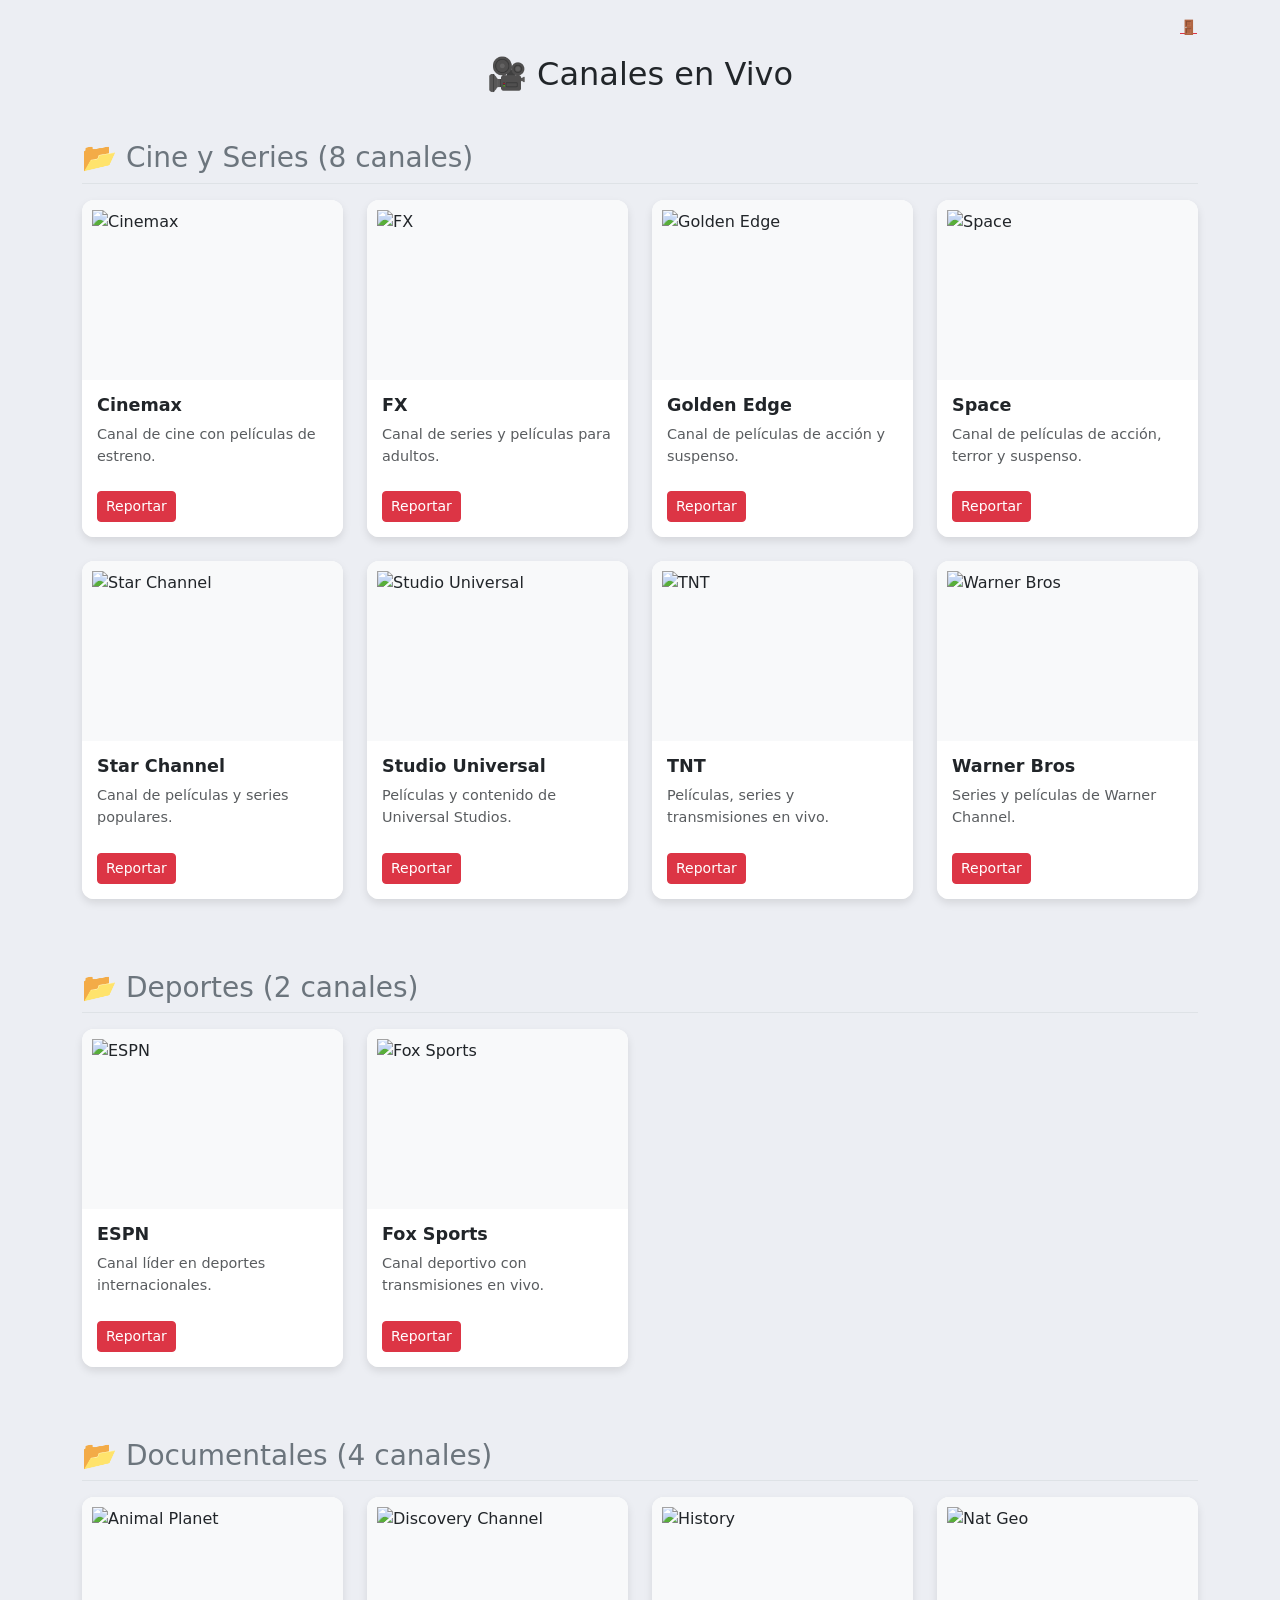
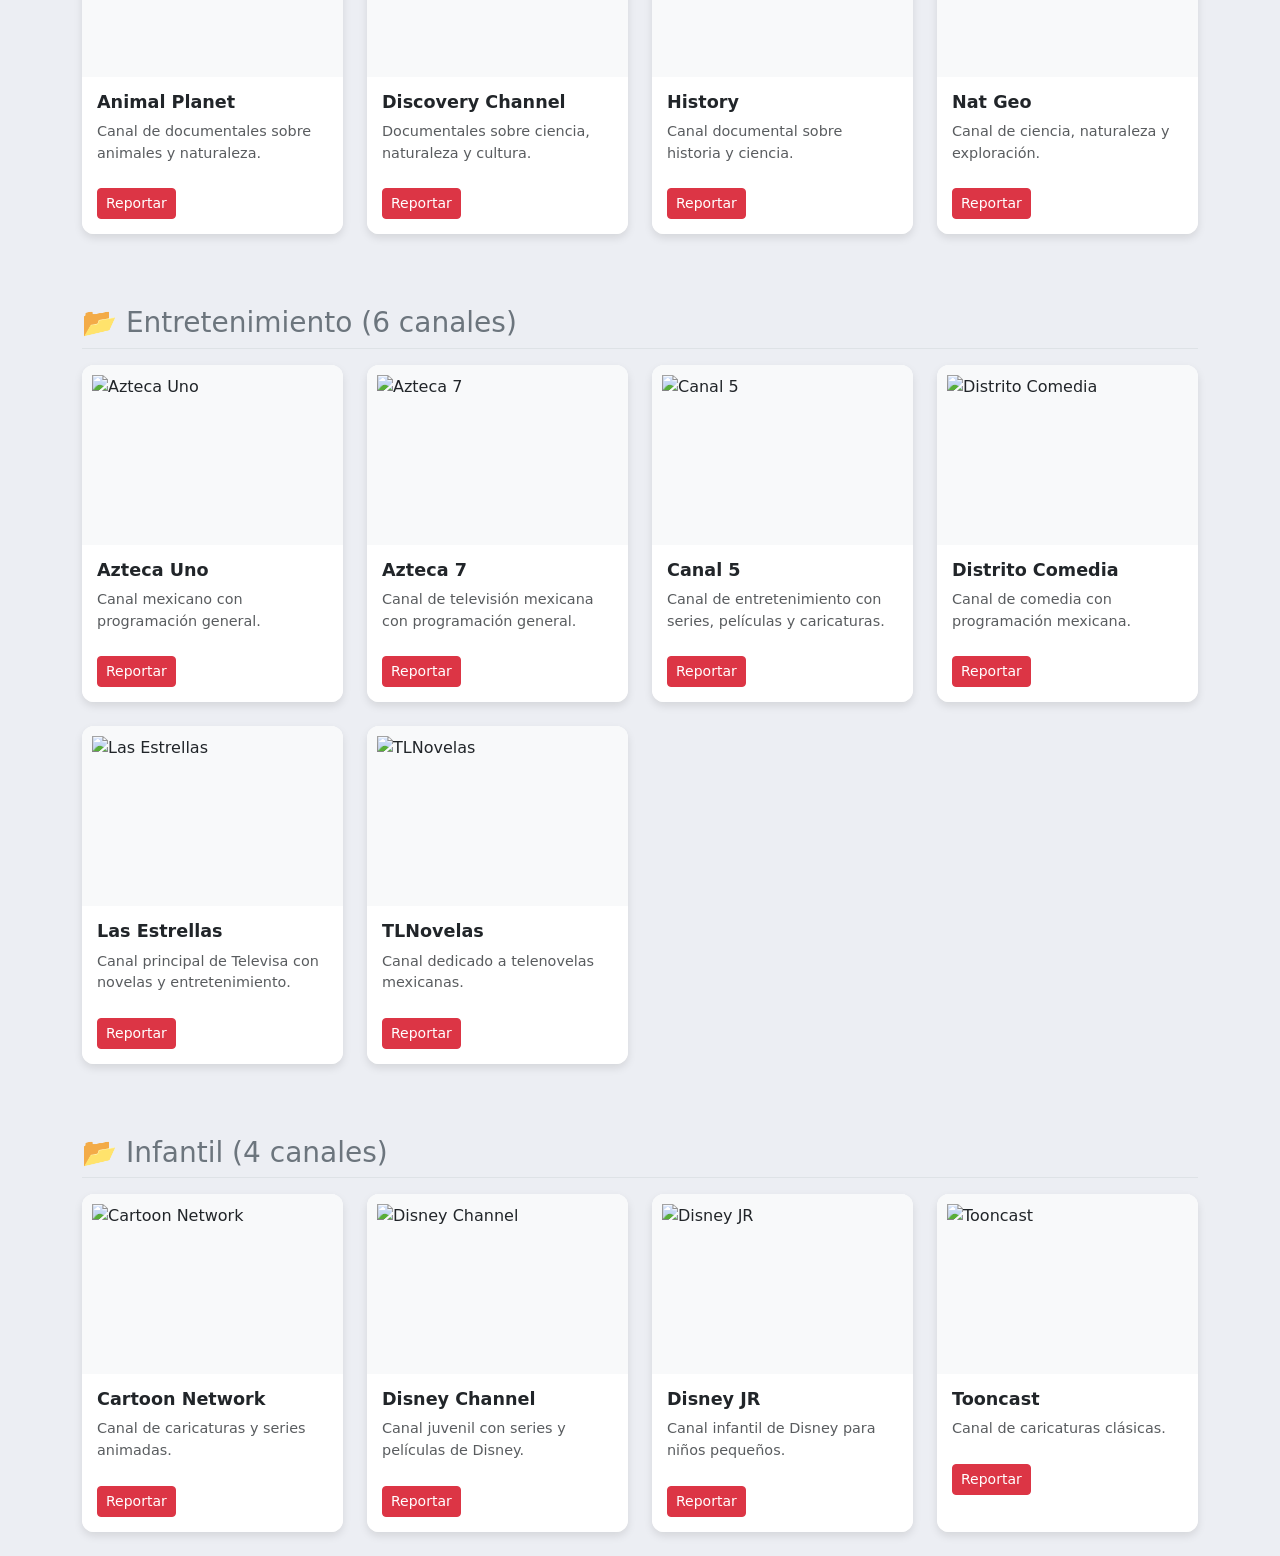
==== index.html @ 0fc4afd8 "Se renombra Index.html por index.html" ====
<!DOCTYPE html>
<html lang="es">

<head>
  <meta charset="UTF-8">
  <title>Videos en Vivo</title>
  <meta name="viewport" content="width=device-width, initial-scale=1">
  <!-- Bootstrap CSS -->
  <link href="https://cdn.jsdelivr.net/npm/bootstrap@5.3.3/dist/css/bootstrap.min.css" rel="stylesheet">

  <link rel="manifest" href="manifest.json">
<meta name="theme-color" content="#007bff">
<link rel="icon" href="icons/icon-192x192.png">


  <style>
    body {
      background-color: #eceef3;
    }

    .card-custom {
      border: none;
      border-radius: 12px;
      overflow: hidden;
      transition: transform 0.2s ease, box-shadow 0.2s ease;
      box-shadow: 0 4px 8px rgba(0, 0, 0, 0.1);
      cursor: pointer;
      height: 100%;
    }

    .card-custom:hover {
      transform: translateY(-5px);
      box-shadow: 0 6px 12px rgba(0, 0, 0, 0.15);
    }

    .card-custom img {
      height: 180px;
      width: 100%;
      object-fit: contain;
      background-color: #f8f9fa;
      /* Fondo para que no se vea vacío */
      padding: 10px;
    }

    .card-body {
      padding: 15px;
      background-color: #fff;
    }

    .card-title {
      font-size: 1.1rem;
      font-weight: 600;
      margin-bottom: 0.5rem;
    }

    .card-text {
      font-size: 0.9rem;
      color: #6c757d;
    }

    .modal-backdrop.show {
      background-color: rgba(0, 0, 0, 0.8);
      /* oscurece más */
      backdrop-filter: blur(6px);
      /* efecto borroso */
      -webkit-backdrop-filter: blur(6px);
      /* compatibilidad Safari */
    }

    .modal-dialog {
      max-width: 900px;
    }

    .modal-body {
      padding: 0;
    }

    .video-iframe {
      width: 100%;
      height: 500px;
      border: none;
    }

    #accessModal input:focus {
      border-color: #007bff;
      box-shadow: 0 0 0 0.25rem rgba(0, 123, 255, 0.25);
    }
  </style>
<!-- Firebase SDK v8 para compatibilidad sin modules -->
  <script src="https://www.gstatic.com/firebasejs/8.10.1/firebase-app.js"></script>
  <script src="https://www.gstatic.com/firebasejs/8.10.1/firebase-database.js"></script>
  <!-- Se corrigió a Firebase v8 para que 'firebase' esté definido -->
</head>

<body>

  <div class="container mt-3">
    <div id="user-info" class="d-flex justify-content-end align-items-center gap-2 mb-3" style="display: none;">
      <span id="nombre-usuario" class="text-success fw-semibold"></span>
      <button onclick="cerrarSesion()" class="btn btn-sm btn-link text-danger p-0" title="Cerrar sesión">🚪</button>

    </div>

    <h2 class="text-center mb-5">🎥 Canales en Vivo</h2>
<button id="installBtn" class="btn btn-primary" style="display: none;">
  📲 Instalar aplicación
</button>
    <div id="card-container">
      <!-- Secciones con encabezados y filas se generarán aquí -->
    </div>
  </div>


  <!-- MODAL -->
  <div class="modal fade" id="videoModal" tabindex="-1" aria-labelledby="videoModalLabel" aria-hidden="true">
    <div class="modal-dialog modal-dialog-centered modal-xl">
      <div class="modal-content">
        <div class="modal-header">
          <h5 class="modal-title" id="videoModalLabel">Video en Vivo</h5>
          <button type="button" class="btn-close" data-bs-dismiss="modal" aria-label="Cerrar"></button>
        </div>
        <div class="modal-body position-relative">
          <iframe id="videoFrame" class="video-iframe"
            src="https://embed.saohgdasregions.fun/embed/animalplanet.html"
            width="100%" height="500" frameborder="0" scrolling="no" allowfullscreen
            sandbox="allow-same-origin allow-scripts allow-presentation">
          </iframe>
        </div>

      </div>
    </div>
  </div>

  <!-- Modal de acceso -->
  <div class="modal fade" id="accessModal" tabindex="-1" aria-labelledby="accessModalLabel" aria-hidden="true"
    data-bs-backdrop="static" data-bs-keyboard="false">
    <div class="modal-dialog modal-dialog-centered">
      <div class="modal-content p-3">
        <div class="modal-header">
          <h5 class="modal-title" id="accessModalLabel">🔐 Acceso restringido</h5>
        </div>
        <div class="modal-body mt-2">
          <p>Escribe tu usuario para acceder:</p>
          <input type="text" id="userInput" class="form-control" placeholder="Nombre">
          <div id="errorMsg" class="text-danger mt-2" style="display: none;">❌ Usuario no autorizado</div>
        </div>
        <div class="modal-footer">
          <button type="button" id="btnValidar" class="btn btn-primary">Ingresar</button>
        </div>
      </div>
    </div>
  </div>


  <!-- Bootstrap JS -->
  <script src="https://cdn.jsdelivr.net/npm/bootstrap@5.3.3/dist/js/bootstrap.bundle.min.js"></script>

  <script>

    if ('serviceWorker' in navigator) {
  window.addEventListener('load', () => {
    navigator.serviceWorker.register('service-worker.js')
      .then(reg => console.log('Service Worker registrado:', reg.scope))
      .catch(err => console.error('Error SW:', err));
  });
}

let deferredPrompt;

window.addEventListener('beforeinstallprompt', (e) => {
  // Previene que el navegador muestre el prompt automáticamente
  e.preventDefault();
  deferredPrompt = e;

  // Muestra el botón de instalación
  const installBtn = document.getElementById('installBtn');
  installBtn.style.display = 'inline-block';

  installBtn.addEventListener('click', () => {
    // Mostrar el prompt de instalación
    deferredPrompt.prompt();

    // Esperar la elección del usuario
    deferredPrompt.userChoice.then(choiceResult => {
      if (choiceResult.outcome === 'accepted') {
        console.log('👍 Usuario aceptó la instalación');
        installBtn.style.display = 'none'; // Ocultar el botón después
      } else {
        console.log('👎 Usuario canceló la instalación');
      }
      deferredPrompt = null;
    });
  });
});

// Evita mostrar el botón si ya está instalada
window.addEventListener('appinstalled', () => {
  console.log('✅ App instalada');
  document.getElementById('installBtn').style.display = 'none';
});



    // 🎬 Datos de los videos
    const videos = [
      {
        titulo: "Animal Planet",
        descripcion: "Canal de documentales sobre animales y naturaleza.",
        url: "https://embed.saohgdasregions.fun/embed/animalplanet.html",
        img: "https://upload.wikimedia.org/wikipedia/commons/3/3e/Animal_Planet.png",
        clasificacion: "Documentales"
      },
      {
        titulo: "Discovery Channel",
        descripcion: "Documentales sobre ciencia, naturaleza y cultura.",
        url: "https://embed.saohgdasregions.fun/embed/discoverychannel.html",
        img: "https://images.seeklogo.com/logo-png/4/1/discovery-channel-logo-png_seeklogo-41901.png",
        clasificacion: "Documentales"
      },
      {
        titulo: "History",
        descripcion: "Canal documental sobre historia y ciencia.",
        url: "https://embed.saohgdasregions.fun/embed/history.html",
        img: "https://images.seeklogo.com/logo-png/22/1/the-history-channel-logo-png_seeklogo-222414.png",
        clasificacion: "Documentales"
      },
      {
        titulo: "Nat Geo",
        descripcion: "Canal de ciencia, naturaleza y exploración.",
        url: "https://embed.saohgdasregions.fun/embed/natgeo.html",
        img: "https://thumbs.dreamstime.com/b/national-geographic-channel-logo-vector-format-available-illustrator-ai-national-geographic-channel-logo-148310928.jpg",
        clasificacion: "Documentales"
      },
      {
        titulo: "Azteca Uno",
        descripcion: "Canal mexicano con programación general.",
        url: "https://embed.saohgdasregions.fun/embed/aztecauno.html",
        img: "https://images.seeklogo.com/logo-png/43/2/azteca-uno-logo-png_seeklogo-430704.png",
        clasificacion: "Entretenimiento"
      },
      {
        titulo: "Azteca 7",
        descripcion: "Canal de televisión mexicana con programación general.",
        url: "https://embed.saohgdasregions.fun/embed/azteca7.html",
        img: "https://www.mundoprotegido.com/wp-content/uploads/2023/03/como-ver-azteca-7-en-vivo.png",
        clasificacion: "Entretenimiento"
      },
      {
        titulo: "Canal 5",
        descripcion: "Canal de entretenimiento con series, películas y caricaturas.",
        url: "https://embed.saohgdasregions.fun/embed/canal5.html",
        img: "https://upload.wikimedia.org/wikipedia/commons/0/07/Logotipo-Canal-5-M%C3%A9xico.png",
        clasificacion: "Entretenimiento"
      },
      {
        titulo: "Distrito Comedia",
        descripcion: "Canal de comedia con programación mexicana.",
        url: "https://embed.saohgdasregions.fun/embed/distritocomedia.html",
        img: "https://upload.wikimedia.org/wikipedia/commons/0/09/Logo_Distrito_Comedia.png",
        clasificacion: "Entretenimiento"
      },
      {
        titulo: "Las Estrellas",
        descripcion: "Canal principal de Televisa con novelas y entretenimiento.",
        url: "https://embed.saohgdasregions.fun/embed/lasestrellas.html",
        img: "https://upload.wikimedia.org/wikipedia/commons/4/4f/Las_Estrellas_logo_%282016%29.png",
        clasificacion: "Entretenimiento"
      },
      {
        titulo: "TLNovelas",
        descripcion: "Canal dedicado a telenovelas mexicanas.",
        url: "https://embed.saohgdasregions.fun/embed/tlnovelas.html",
        img: "https://cdn.mitvstatic.com/channels/mx_tlnovelas_m.png",
        clasificacion: "Entretenimiento"
      },
      {
        titulo: "Cartoon Network",
        descripcion: "Canal de caricaturas y series animadas.",
        url: "https://embed.saohgdasregions.fun/embed/cartoonnetwork.html",
        img: "https://upload.wikimedia.org/wikipedia/commons/f/fe/CARTOON_NETWORK_logo.png",
        clasificacion: "Infantil"
      },
      {
        titulo: "Disney Channel",
        descripcion: "Canal juvenil con series y películas de Disney.",
        url: "https://embed.saohgdasregions.fun/embed/disneychannel.html",
        img: "https://cdn.mitvstatic.com/channels/cl_disney-channel_m.png",
        clasificacion: "Infantil"
      },
      {
        titulo: "Disney JR",
        descripcion: "Canal infantil de Disney para niños pequeños.",
        url: "https://embed.saohgdasregions.fun/embed/disneyjr.html",
        img: "https://encrypted-tbn0.gstatic.com/images?q=tbn:ANd9GcTZWyVcgbta5_RL2K2EPgrPiK-DrW7icmSCNQ&s",
        clasificacion: "Infantil"
      },
      {
        titulo: "Tooncast",
        descripcion: "Canal de caricaturas clásicas.",
        url: "https://embed.saohgdasregions.fun/embed/tooncast.html",
        img: "https://upload.wikimedia.org/wikipedia/commons/6/66/Tooncast.png",
        clasificacion: "Infantil"
      },
      {
        titulo: "ESPN",
        descripcion: "Canal líder en deportes internacionales.",
        url: "https://embed.saohgdasregions.fun/embed/espnmexico.html",
        img: "https://pbs.twimg.com/profile_images/856564125455065089/MAJ4Buek_400x400.jpg",
        clasificacion: "Deportes"
      },
      {
        titulo: "Fox Sports",
        descripcion: "Canal deportivo con transmisiones en vivo.",
        url: "https://embed.saohgdasregions.fun/embed/foxsportsmexico.html",
        img: "https://upload.wikimedia.org/wikipedia/commons/b/b8/Fox_Sports_M%C3%A9xico_Logo_2022.png",
        clasificacion: "Deportes"
      },
      {
        titulo: "Cinemax",
        descripcion: "Canal de cine con películas de estreno.",
        url: "https://embed.saohgdasregions.fun/embed/cinemax.html",
        img: "https://download.logo.wine/logo/Cinemax/Cinemax-Logo.wine.png",
        clasificacion: "Cine y Series"
      },
      {
        titulo: "FX",
        descripcion: "Canal de series y películas para adultos.",
        url: "https://embed.saohgdasregions.fun/embed/fx.html",
        img: "https://images.seeklogo.com/logo-png/30/2/fx-tv-channel-logo-png_seeklogo-307536.png",
        clasificacion: "Cine y Series"
      },
      {
        titulo: "Golden Edge",
        descripcion: "Canal de películas de acción y suspenso.",
        url: "https://embed.saohgdasregions.fun/embed/goldenedge.html",
        img: "https://upload.wikimedia.org/wikipedia/commons/3/32/Golden_Edge_Logo.png",
        clasificacion: "Cine y Series"
      },
      {
        titulo: "Space",
        descripcion: "Canal de películas de acción, terror y suspenso.",
        url: "https://embed.saohgdasregions.fun/embed/space.html",
        img: "https://logos-world.net/wp-content/uploads/2023/03/Space-Logo.png",
        clasificacion: "Cine y Series"
      },
      {
        titulo: "Star Channel",
        descripcion: "Canal de películas y series populares.",
        url: "https://embed.saohgdasregions.fun/embed/starchannel.html",
        img: "https://images.seeklogo.com/logo-png/40/2/star-channel-logo-png_seeklogo-403871.png",
        clasificacion: "Cine y Series"
      },
      {
        titulo: "Studio Universal",
        descripcion: "Películas y contenido de Universal Studios.",
        url: "https://embed.saohgdasregions.fun/embed/studiouniversal.html",
        img: "https://cdn.mitvstatic.com/channels/fd8cde27-1fa8-46f4-a2ff-96436bbe6912_m.jpg",
        clasificacion: "Cine y Series"
      },
      {
        titulo: "TNT",
        descripcion: "Películas, series y transmisiones en vivo.",
        url: "https://embed.saohgdasregions.fun/embed/tnt.html",
        img: "https://upload.wikimedia.org/wikipedia/commons/6/68/Logo_TNT_Series.png",
        clasificacion: "Cine y Series"
      },
      {
        titulo: "Warner Bros",
        descripcion: "Series y películas de Warner Channel.",
        url: "https://embed.saohgdasregions.fun/embed/warnerchannel.html",
        img: "https://upload.wikimedia.org/wikipedia/commons/thumb/5/5e/Warner2018LA.png/250px-Warner2018LA.png",
        clasificacion: "Cine y Series"
      }
    ];

    const container = document.getElementById("card-container");
    const videoFrame = document.getElementById("videoFrame");
    const videoModal = new bootstrap.Modal(document.getElementById('videoModal'));

    // 1. Agrupar por clasificación
    const clasificaciones = {};

    videos.forEach(video => {
      if (!clasificaciones[video.clasificacion]) {
        clasificaciones[video.clasificacion] = [];
      }
      clasificaciones[video.clasificacion].push(video);
    });

    // 2. Renderizar secciones
    Object.keys(clasificaciones).sort().forEach(clasificacion => {
      // Crear título de la sección
      const sectionTitle = document.createElement("h3");
      sectionTitle.className = "mt-5 mb-3 text-secondary border-bottom pb-2";
      sectionTitle.textContent = `📂 ${clasificacion} (${clasificaciones[clasificacion].length} canales)`;
      container.appendChild(sectionTitle);

      // Crear fila de cards
      const row = document.createElement("div");
      row.className = "row";

      clasificaciones[clasificacion].forEach(video => {
        const col = document.createElement("div");
        col.className = "col-sm-6 col-md-4 col-lg-3 mb-4";

        col.innerHTML = `
  <div class="card card-custom h-100" onclick="abrirModal('${video.url}', '${video.titulo}')">
    <img src="${video.img}" class="card-img-top" alt="${video.titulo}">
    <div class="card-body">
      <h5 class="card-title">${video.titulo}</h5>
      <p class="card-text text-muted">${video.descripcion}</p>
      <button class="btn btn-sm btn-danger mt-2" onclick="reportarCanal(event, '${video.titulo}')">Reportar</button>
    </div>
  </div>
`;

        row.appendChild(col);
      });

      container.appendChild(row);
    });


    // Abrir modal con video
    function abrirModal(url, titulo) {
      document.getElementById("videoModalLabel").textContent = titulo;
      videoFrame.src = url + "?autoplay=1"; // autoplay opcional
      videoModal.show();
    }

    // Limpiar el iframe al cerrar el modal
    document.getElementById('videoModal').addEventListener('hidden.bs.modal', () => {
      videoFrame.src = "";
    });


    function reportarCanal(event, canal) {
      event.stopPropagation();

      const numero = '5219811241628'; // Tu número con LADA para WhatsApp
      const mensaje = encodeURIComponent(`🛑 Quiero reportar el canal: ${canal}`);
      const enlace = `https://wa.me/${numero}?text=${mensaje}`;

      window.open(enlace, '_blank');
    }

  </script>
  <script>
  // ✅ Lista de usuarios permitidos
  const usuariosPermitidos = [
    { nombre: "GuillermoCahuich", expira: "2100-01-01" },
    { nombre: "EdilbertoMartinez", expira: "2025-08-15" },
    { nombre: "IlseArceo", expira: "2099-12-31" },
    { nombre: "PruebasAgosto", expira: "2025-08-31" },
    { nombre: "PruebasSeptiembre", expira: "2025-09-01" }
  ];

  // ✅ Firebase Config
  const firebaseConfig = {
    apiKey: "AIzaSyAFLwKrplfCUQ4CEOPECEsvz3l9wCcu1LQ",
    authDomain: "memorias-familia.firebaseapp.com",
    projectId: "memorias-familia",
    storageBucket: "memorias-familia.appspot.com",
    messagingSenderId: "1031674093779",
    appId: "1:1031674093779:web:a5767556435cf15e763426"
  };

  // ✅ Inicializar Firebase
  firebase.initializeApp(firebaseConfig);
  const db = firebase.database();

  window.addEventListener('DOMContentLoaded', () => {
    const modalElement = document.getElementById('accessModal');
    const modal = new bootstrap.Modal(modalElement);
    const input = document.getElementById('userInput');
    const errorMsg = document.getElementById('errorMsg');
    const userInfo = document.getElementById('user-info');
    const nombreUsuarioSpan = document.getElementById('nombre-usuario');
    const hoy = new Date().toISOString().split("T")[0];

    const mostrarUsuario = (nombre) => {
      nombreUsuarioSpan.textContent = `👤 ${nombre}`;
      userInfo.style.display = "flex";
    };

    // ✅ Verificar sesión local
    const sesionGuardada = JSON.parse(localStorage.getItem("usuarioPermitido"));
    if (sesionGuardada) {
      const userObj = usuariosPermitidos.find(u => u.nombre === sesionGuardada.nombre);
      if (userObj && hoy <= userObj.expira) {
        mostrarUsuario(userObj.nombre);
        return;
      } else {
        localStorage.removeItem("usuarioPermitido");
      }
    }

    // ✅ Mostrar modal si no tiene sesión
    modal.show();

    const validar = () => {
      const valor = input.value.trim();
      const userObj = usuariosPermitidos.find(u => u.nombre === valor);

      if (userObj && hoy <= userObj.expira) {
        const ref = firebase.database().ref("usuarios/" + userObj.nombre.toLowerCase());

        // ✅ Verifica si ya hay una sesión activa en Firebase
        ref.once("value").then(snapshot => {
          if (snapshot.exists()) {
            errorMsg.textContent = "⚠️ Este usuario ya inició sesión en otro dispositivo.";
            errorMsg.style.display = 'block';
            enviarCorreo(userObj.nombre);
          } else {
            // ✅ Registrar sesión en Firebase
            ref.set({
              activo: true,
              timestamp: new Date().toISOString()
            });

            // ✅ Guardar sesión local
            localStorage.setItem("usuarioPermitido", JSON.stringify({ nombre: userObj.nombre }));
            mostrarUsuario(userObj.nombre);
            modal.hide();
          }
        }).catch(error => {
          console.error("Error Firebase:", error);
          errorMsg.textContent = "❌ Error al conectar con el servidor.";
          errorMsg.style.display = 'block';
        });

      } else {
        errorMsg.textContent = "❌ Usuario no autorizado o acceso expirado";
        errorMsg.style.display = 'block';
      }
    };

    // ✅ Eventos para botón e input
    document.getElementById('btnValidar').addEventListener('click', validar);
    input.addEventListener('keydown', (event) => {
      if (event.key === 'Enter') validar();
    });
  });

  // ✅ Fusionado cerrarSesion + cerrarSesionFirebase
  function cerrarSesion() {
    const sesion = JSON.parse(localStorage.getItem("usuarioPermitido"));
    if (sesion) {
      const nombre = sesion.nombre.toLowerCase();
      firebase.database().ref("usuarios/" + nombre).remove(); // elimina la sesión en Firebase
    }

    localStorage.removeItem("usuarioPermitido");
    location.reload(); // refresca para volver al modal
  }
</script>
<script src="https://cdn.jsdelivr.net/npm/@emailjs/browser@3/dist/email.min.js"></script>

<script>
  (function () {
    emailjs.init("w9H4VThWMbzUFi-iJ"); // ⚠️ Reemplaza con tu ID de usuario
  })();

  function enviarCorreo(usuario) {
  emailjs.send("service_0uo6jxi", "template_fw2ans4", {
    usuario: usuario,
    timestamp: new Date().toLocaleString()
  })
  .then(function(response) {
    console.log("Correo enviado:", response.status);
  }, function(error) {
    console.error("Error al enviar correo:", error);
  });
}


// TODO Permitir inicio de sesión en más de un dispositivo
// TODO Validar canales en base al plan
</script>


</body>

</html>
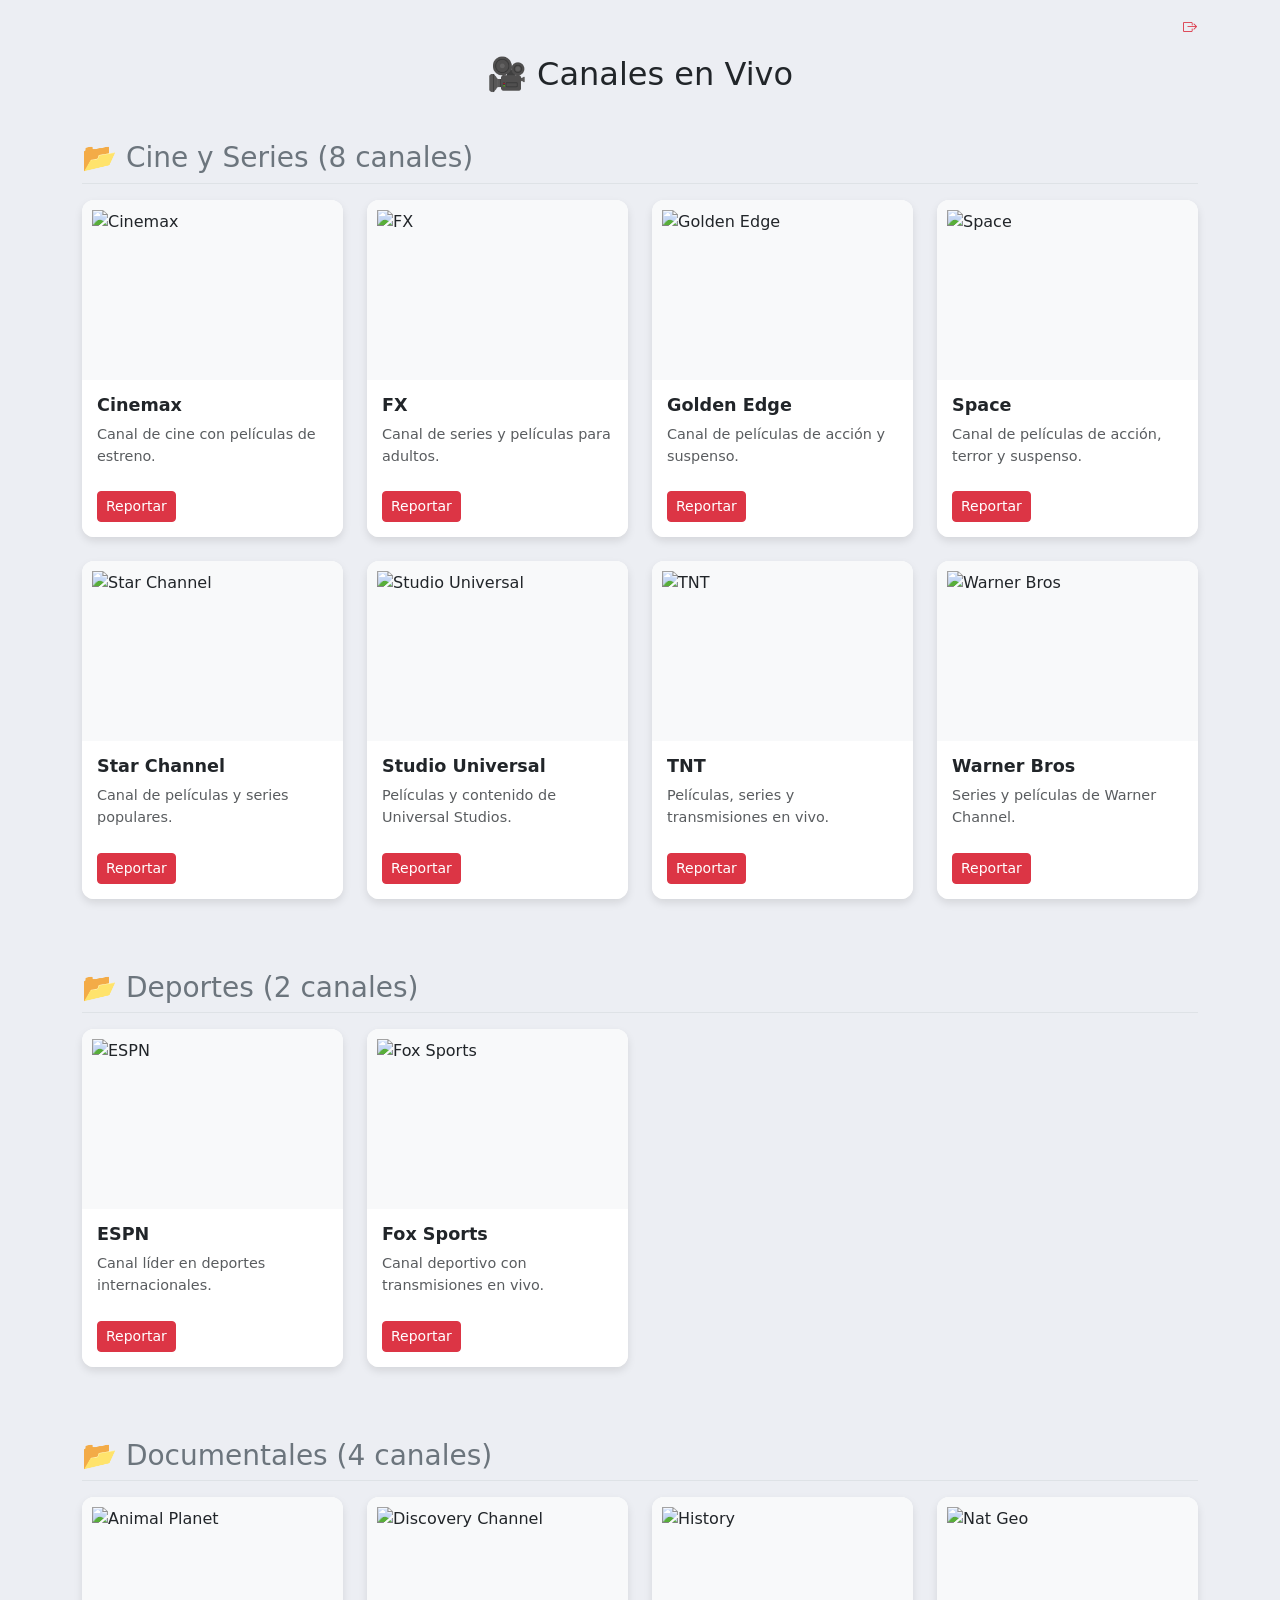
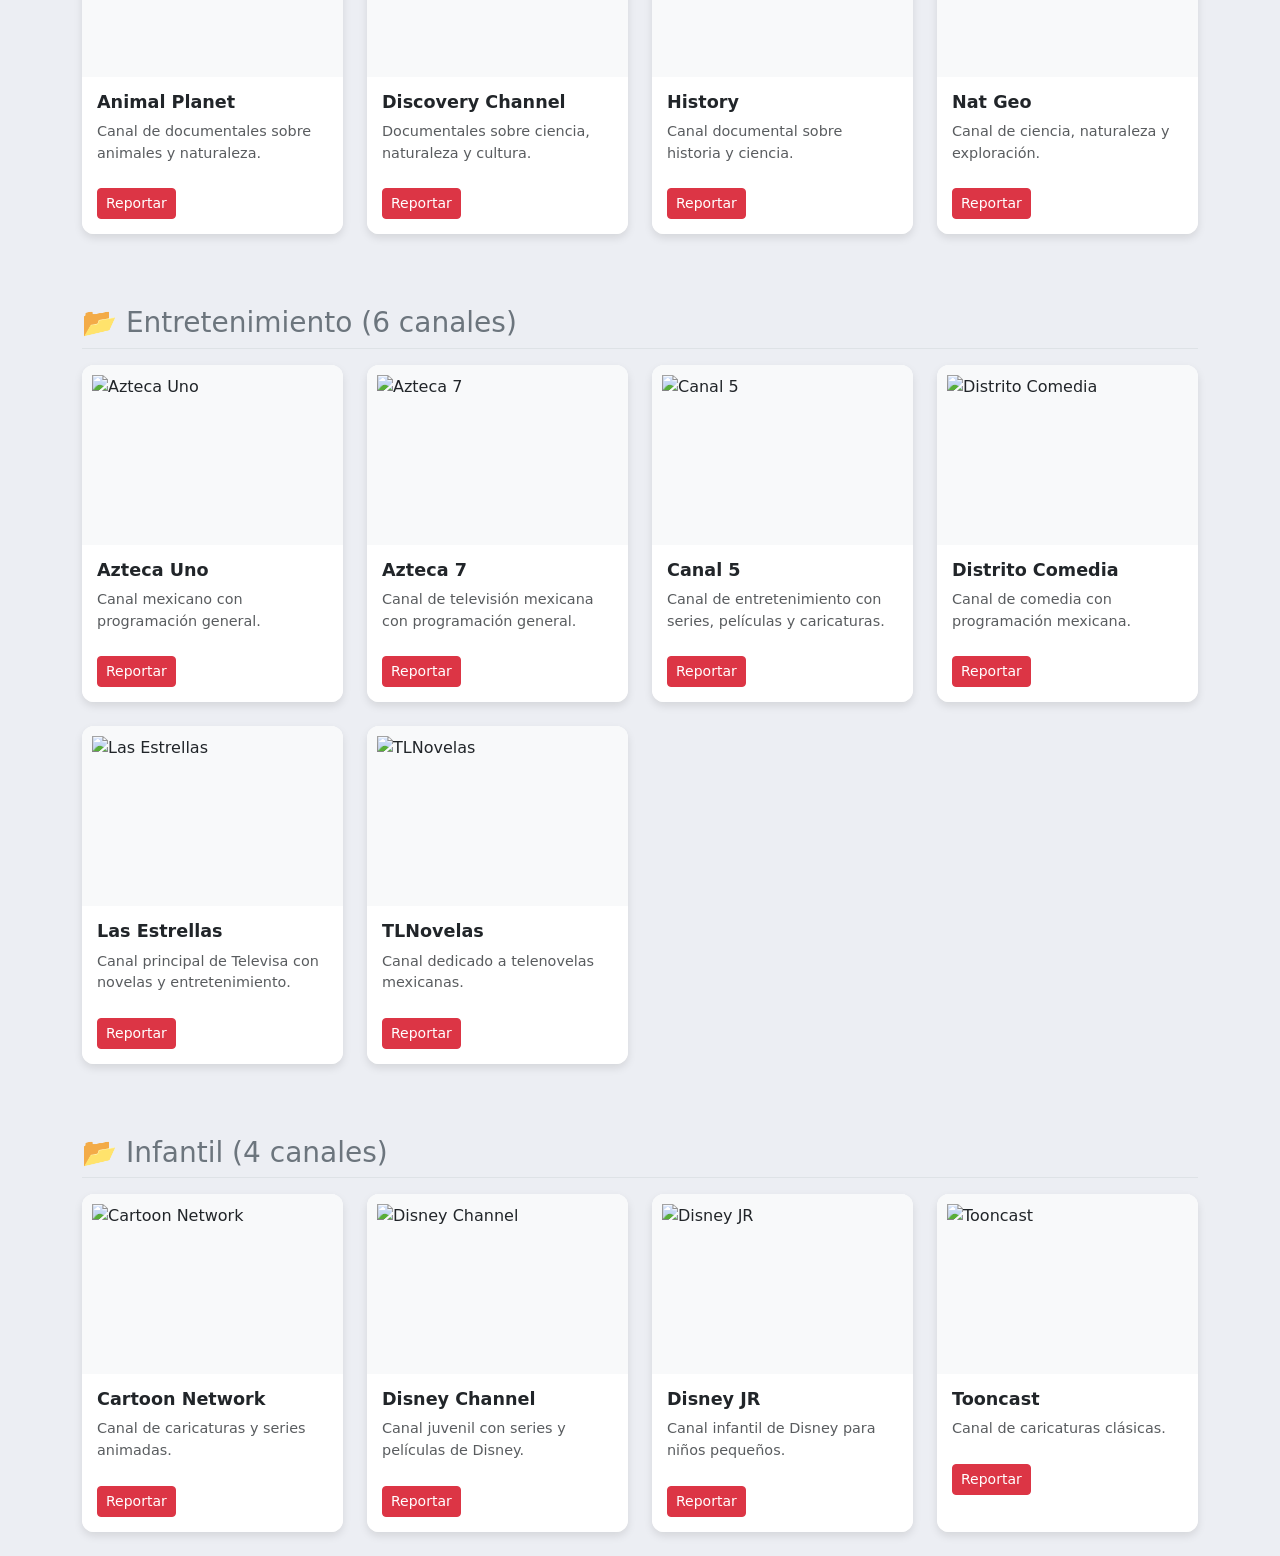
==== commit e47b9cc8: "Se agrega icono se cerrar sesión Se evita que el modal se cierre con dar click en cualquier parte de" ====
--- a/index.html
+++ b/index.html
@@ -3,14 +3,14 @@
 
 <head>
   <meta charset="UTF-8">
-  <title>Videos en Vivo</title>
+  <title>TV Online</title>
   <meta name="viewport" content="width=device-width, initial-scale=1">
   <!-- Bootstrap CSS -->
   <link href="https://cdn.jsdelivr.net/npm/bootstrap@5.3.3/dist/css/bootstrap.min.css" rel="stylesheet">
-
+  <link rel="stylesheet" href="https://cdn.jsdelivr.net/npm/bootstrap-icons@1.13.1/font/bootstrap-icons.min.css">
   <link rel="manifest" href="manifest.json">
-<meta name="theme-color" content="#007bff">
-<link rel="icon" href="icons/icon-192x192.png">
+  <meta name="theme-color" content="#007bff">
+  <link rel="icon" href="icons/icon-192x192.png">
 
 
   <style>
@@ -86,7 +86,7 @@
       box-shadow: 0 0 0 0.25rem rgba(0, 123, 255, 0.25);
     }
   </style>
-<!-- Firebase SDK v8 para compatibilidad sin modules -->
+  <!-- Firebase SDK v8 para compatibilidad sin modules -->
   <script src="https://www.gstatic.com/firebasejs/8.10.1/firebase-app.js"></script>
   <script src="https://www.gstatic.com/firebasejs/8.10.1/firebase-database.js"></script>
   <!-- Se corrigió a Firebase v8 para que 'firebase' esté definido -->
@@ -95,41 +95,40 @@
 <body>
 
   <div class="container mt-3">
+    <!-- Seccion de usuario identificado -->
     <div id="user-info" class="d-flex justify-content-end align-items-center gap-2 mb-3" style="display: none;">
       <span id="nombre-usuario" class="text-success fw-semibold"></span>
-      <button onclick="cerrarSesion()" class="btn btn-sm btn-link text-danger p-0" title="Cerrar sesión">🚪</button>
-
+      <button onclick="cerrarSesion()" class="btn btn-sm text-danger p-0" title="Cerrar sesión">
+        <span class="bi bi-box-arrow-right"></span>
+      </button>
     </div>
 
     <h2 class="text-center mb-5">🎥 Canales en Vivo</h2>
-<button id="installBtn" class="btn btn-primary" style="display: none;">
-  📲 Instalar aplicación
-</button>
+    <button id="installBtn" class="btn btn-primary" style="display: none;">
+      📲 Instalar App
+    </button>
     <div id="card-container">
       <!-- Secciones con encabezados y filas se generarán aquí -->
     </div>
   </div>
 
-
-  <!-- MODAL -->
-  <div class="modal fade" id="videoModal" tabindex="-1" aria-labelledby="videoModalLabel" aria-hidden="true">
-    <div class="modal-dialog modal-dialog-centered modal-xl">
-      <div class="modal-content">
-        <div class="modal-header">
-          <h5 class="modal-title" id="videoModalLabel">Video en Vivo</h5>
-          <button type="button" class="btn-close" data-bs-dismiss="modal" aria-label="Cerrar"></button>
-        </div>
-        <div class="modal-body position-relative">
-          <iframe id="videoFrame" class="video-iframe"
-            src="https://embed.saohgdasregions.fun/embed/animalplanet.html"
-            width="100%" height="500" frameborder="0" scrolling="no" allowfullscreen
-            sandbox="allow-same-origin allow-scripts allow-presentation">
-          </iframe>
-        </div>
-
+  <!-- Modal de video -->
+  <div class="modal fade" id="videoModal" data-bs-backdrop="static" data-bs-keyboard="false" tabindex="-1" aria-labelledby="videoModalLabel" aria-hidden="true">
+  <div class="modal-dialog modal-dialog-centered modal-xl">
+    <div class="modal-content">
+      <div class="modal-header">
+        <h5 class="modal-title" id="videoModalLabel">Video en Vivo</h5>
+        <button type="button" class="btn-close" data-bs-dismiss="modal" aria-label="Cerrar"></button>
+      </div>
+      <div class="modal-body position-relative">
+        <iframe id="videoFrame" class="video-iframe" src="about:blank" width="100%" height="500" frameborder="0" scrolling="no"
+          allowfullscreen sandbox="allow-same-origin allow-scripts allow-presentation">
+        </iframe>
       </div>
     </div>
   </div>
+</div>
+
 
   <!-- Modal de acceso -->
   <div class="modal fade" id="accessModal" tabindex="-1" aria-labelledby="accessModalLabel" aria-hidden="true"
@@ -158,52 +157,51 @@
   <script>
 
     if ('serviceWorker' in navigator) {
-  window.addEventListener('load', () => {
-    navigator.serviceWorker.register('service-worker.js')
-      .then(reg => console.log('Service Worker registrado:', reg.scope))
-      .catch(err => console.error('Error SW:', err));
-  });
-}
-
-let deferredPrompt;
-
-window.addEventListener('beforeinstallprompt', (e) => {
-  // Previene que el navegador muestre el prompt automáticamente
-  e.preventDefault();
-  deferredPrompt = e;
-
-  // Muestra el botón de instalación
-  const installBtn = document.getElementById('installBtn');
-  installBtn.style.display = 'inline-block';
-
-  installBtn.addEventListener('click', () => {
-    // Mostrar el prompt de instalación
-    deferredPrompt.prompt();
-
-    // Esperar la elección del usuario
-    deferredPrompt.userChoice.then(choiceResult => {
-      if (choiceResult.outcome === 'accepted') {
-        console.log('👍 Usuario aceptó la instalación');
-        installBtn.style.display = 'none'; // Ocultar el botón después
-      } else {
-        console.log('👎 Usuario canceló la instalación');
-      }
-      deferredPrompt = null;
+      window.addEventListener('load', () => {
+        navigator.serviceWorker.register('service-worker.js')
+          .then(reg => console.log('Service Worker registrado:', reg.scope))
+          .catch(err => console.error('Error SW:', err));
+      });
+    }
+
+    let deferredPrompt;
+
+    window.addEventListener('beforeinstallprompt', (e) => {
+      // Previene que el navegador muestre el prompt automáticamente
+      e.preventDefault();
+      deferredPrompt = e;
+
+      // Muestra el botón de instalación
+      const installBtn = document.getElementById('installBtn');
+      installBtn.style.display = 'inline-block';
+
+      installBtn.addEventListener('click', () => {
+        // Mostrar el prompt de instalación
+        deferredPrompt.prompt();
+
+        // Esperar la elección del usuario
+        deferredPrompt.userChoice.then(choiceResult => {
+          if (choiceResult.outcome === 'accepted') {
+            console.log('👍 Usuario aceptó la instalación');
+            installBtn.style.display = 'none'; // Ocultar el botón después
+          } else {
+            console.log('👎 Usuario canceló la instalación');
+          }
+          deferredPrompt = null;
+        });
+      });
     });
-  });
-});
-
-// Evita mostrar el botón si ya está instalada
-window.addEventListener('appinstalled', () => {
-  console.log('✅ App instalada');
-  document.getElementById('installBtn').style.display = 'none';
-});
-
-
+
+    // Evita mostrar el botón si ya está instalada
+    window.addEventListener('appinstalled', () => {
+      console.log('✅ App instalada');
+      document.getElementById('installBtn').style.display = 'none';
+    });
 
     // 🎬 Datos de los videos
     const videos = [
       {
+        id: 1,
         titulo: "Animal Planet",
         descripcion: "Canal de documentales sobre animales y naturaleza.",
         url: "https://embed.saohgdasregions.fun/embed/animalplanet.html",
@@ -211,6 +209,7 @@
         clasificacion: "Documentales"
       },
       {
+        id: 2,
         titulo: "Discovery Channel",
         descripcion: "Documentales sobre ciencia, naturaleza y cultura.",
         url: "https://embed.saohgdasregions.fun/embed/discoverychannel.html",
@@ -218,6 +217,7 @@
         clasificacion: "Documentales"
       },
       {
+        id: 3,
         titulo: "History",
         descripcion: "Canal documental sobre historia y ciencia.",
         url: "https://embed.saohgdasregions.fun/embed/history.html",
@@ -225,6 +225,7 @@
         clasificacion: "Documentales"
       },
       {
+        id: 4,
         titulo: "Nat Geo",
         descripcion: "Canal de ciencia, naturaleza y exploración.",
         url: "https://embed.saohgdasregions.fun/embed/natgeo.html",
@@ -232,6 +233,7 @@
         clasificacion: "Documentales"
       },
       {
+        id: 5,
         titulo: "Azteca Uno",
         descripcion: "Canal mexicano con programación general.",
         url: "https://embed.saohgdasregions.fun/embed/aztecauno.html",
@@ -239,6 +241,7 @@
         clasificacion: "Entretenimiento"
       },
       {
+        id: 6,
         titulo: "Azteca 7",
         descripcion: "Canal de televisión mexicana con programación general.",
         url: "https://embed.saohgdasregions.fun/embed/azteca7.html",
@@ -246,6 +249,7 @@
         clasificacion: "Entretenimiento"
       },
       {
+        id: 7,
         titulo: "Canal 5",
         descripcion: "Canal de entretenimiento con series, películas y caricaturas.",
         url: "https://embed.saohgdasregions.fun/embed/canal5.html",
@@ -253,6 +257,7 @@
         clasificacion: "Entretenimiento"
       },
       {
+        id: 8,
         titulo: "Distrito Comedia",
         descripcion: "Canal de comedia con programación mexicana.",
         url: "https://embed.saohgdasregions.fun/embed/distritocomedia.html",
@@ -260,6 +265,7 @@
         clasificacion: "Entretenimiento"
       },
       {
+        id: 9,
         titulo: "Las Estrellas",
         descripcion: "Canal principal de Televisa con novelas y entretenimiento.",
         url: "https://embed.saohgdasregions.fun/embed/lasestrellas.html",
@@ -267,6 +273,7 @@
         clasificacion: "Entretenimiento"
       },
       {
+        id: 10,
         titulo: "TLNovelas",
         descripcion: "Canal dedicado a telenovelas mexicanas.",
         url: "https://embed.saohgdasregions.fun/embed/tlnovelas.html",
@@ -274,6 +281,7 @@
         clasificacion: "Entretenimiento"
       },
       {
+        id: 11,
         titulo: "Cartoon Network",
         descripcion: "Canal de caricaturas y series animadas.",
         url: "https://embed.saohgdasregions.fun/embed/cartoonnetwork.html",
@@ -281,6 +289,7 @@
         clasificacion: "Infantil"
       },
       {
+        id: 12,
         titulo: "Disney Channel",
         descripcion: "Canal juvenil con series y películas de Disney.",
         url: "https://embed.saohgdasregions.fun/embed/disneychannel.html",
@@ -288,6 +297,7 @@
         clasificacion: "Infantil"
       },
       {
+        id: 13,
         titulo: "Disney JR",
         descripcion: "Canal infantil de Disney para niños pequeños.",
         url: "https://embed.saohgdasregions.fun/embed/disneyjr.html",
@@ -295,6 +305,7 @@
         clasificacion: "Infantil"
       },
       {
+        id: 14,
         titulo: "Tooncast",
         descripcion: "Canal de caricaturas clásicas.",
         url: "https://embed.saohgdasregions.fun/embed/tooncast.html",
@@ -302,6 +313,7 @@
         clasificacion: "Infantil"
       },
       {
+        id: 15,
         titulo: "ESPN",
         descripcion: "Canal líder en deportes internacionales.",
         url: "https://embed.saohgdasregions.fun/embed/espnmexico.html",
@@ -309,6 +321,7 @@
         clasificacion: "Deportes"
       },
       {
+        id: 16,
         titulo: "Fox Sports",
         descripcion: "Canal deportivo con transmisiones en vivo.",
         url: "https://embed.saohgdasregions.fun/embed/foxsportsmexico.html",
@@ -316,6 +329,7 @@
         clasificacion: "Deportes"
       },
       {
+        id: 17,
         titulo: "Cinemax",
         descripcion: "Canal de cine con películas de estreno.",
         url: "https://embed.saohgdasregions.fun/embed/cinemax.html",
@@ -323,6 +337,7 @@
         clasificacion: "Cine y Series"
       },
       {
+        id: 18,
         titulo: "FX",
         descripcion: "Canal de series y películas para adultos.",
         url: "https://embed.saohgdasregions.fun/embed/fx.html",
@@ -330,6 +345,7 @@
         clasificacion: "Cine y Series"
       },
       {
+        id: 19,
         titulo: "Golden Edge",
         descripcion: "Canal de películas de acción y suspenso.",
         url: "https://embed.saohgdasregions.fun/embed/goldenedge.html",
@@ -337,6 +353,7 @@
         clasificacion: "Cine y Series"
       },
       {
+        id: 20,
         titulo: "Space",
         descripcion: "Canal de películas de acción, terror y suspenso.",
         url: "https://embed.saohgdasregions.fun/embed/space.html",
@@ -344,6 +361,7 @@
         clasificacion: "Cine y Series"
       },
       {
+        id: 21,
         titulo: "Star Channel",
         descripcion: "Canal de películas y series populares.",
         url: "https://embed.saohgdasregions.fun/embed/starchannel.html",
@@ -351,6 +369,7 @@
         clasificacion: "Cine y Series"
       },
       {
+        id: 22,
         titulo: "Studio Universal",
         descripcion: "Películas y contenido de Universal Studios.",
         url: "https://embed.saohgdasregions.fun/embed/studiouniversal.html",
@@ -358,6 +377,7 @@
         clasificacion: "Cine y Series"
       },
       {
+        id: 23,
         titulo: "TNT",
         descripcion: "Películas, series y transmisiones en vivo.",
         url: "https://embed.saohgdasregions.fun/embed/tnt.html",
@@ -365,6 +385,7 @@
         clasificacion: "Cine y Series"
       },
       {
+        id: 24,
         titulo: "Warner Bros",
         descripcion: "Series y películas de Warner Channel.",
         url: "https://embed.saohgdasregions.fun/embed/warnerchannel.html",
@@ -420,7 +441,6 @@
       container.appendChild(row);
     });
 
-
     // Abrir modal con video
     function abrirModal(url, titulo) {
       document.getElementById("videoModalLabel").textContent = titulo;
@@ -433,7 +453,7 @@
       videoFrame.src = "";
     });
 
-
+    // Reportar canal por medio de whatsapp
     function reportarCanal(event, canal) {
       event.stopPropagation();
 
@@ -446,139 +466,180 @@
 
   </script>
   <script>
-  // ✅ Lista de usuarios permitidos
-  const usuariosPermitidos = [
-    { nombre: "GuillermoCahuich", expira: "2100-01-01" },
-    { nombre: "EdilbertoMartinez", expira: "2025-08-15" },
-    { nombre: "IlseArceo", expira: "2099-12-31" },
-    { nombre: "PruebasAgosto", expira: "2025-08-31" },
-    { nombre: "PruebasSeptiembre", expira: "2025-09-01" }
-  ];
-
-  // ✅ Firebase Config
-  const firebaseConfig = {
-    apiKey: "AIzaSyAFLwKrplfCUQ4CEOPECEsvz3l9wCcu1LQ",
-    authDomain: "memorias-familia.firebaseapp.com",
-    projectId: "memorias-familia",
-    storageBucket: "memorias-familia.appspot.com",
-    messagingSenderId: "1031674093779",
-    appId: "1:1031674093779:web:a5767556435cf15e763426"
-  };
-
-  // ✅ Inicializar Firebase
-  firebase.initializeApp(firebaseConfig);
-  const db = firebase.database();
-
-  window.addEventListener('DOMContentLoaded', () => {
-    const modalElement = document.getElementById('accessModal');
-    const modal = new bootstrap.Modal(modalElement);
-    const input = document.getElementById('userInput');
-    const errorMsg = document.getElementById('errorMsg');
-    const userInfo = document.getElementById('user-info');
-    const nombreUsuarioSpan = document.getElementById('nombre-usuario');
-    const hoy = new Date().toISOString().split("T")[0];
-
-    const mostrarUsuario = (nombre) => {
-      nombreUsuarioSpan.textContent = `👤 ${nombre}`;
-      userInfo.style.display = "flex";
+    // Se le pone el día siguiente de su expiración por ejemplo 
+    // El usuario GuillermoCahuich expira solo puede entrar hasta el 31 de agosto
+    // Su expiración debe ser el 1 de septiembre
+    // ✅ Lista de usuarios permitidos
+    const usuariosPermitidos = [
+      { nombre: "GuillermoCahuich", expira: "2100-01-01" },
+      { nombre: "EdilbertoMartinez", expira: "2025-08-15" },
+      { nombre: "IlseArceo", expira: "2100-01-01" },
+      { nombre: "Agosto11", expira: "2025-08-12" },
+      { nombre: "Agosto12", expira: "2025-08-13" },
+      { nombre: "Agosto13", expira: "2025-08-14" },
+      { nombre: "Agosto14", expira: "2025-08-15" },
+      { nombre: "Agosto15", expira: "2025-08-16" },
+      { nombre: "Agosto16", expira: "2025-08-17" },
+      { nombre: "Agosto17", expira: "2025-08-18" },
+      { nombre: "Agosto18", expira: "2025-08-19" },
+      { nombre: "Agosto19", expira: "2025-08-20" },
+      { nombre: "Agosto20", expira: "2025-08-21" },
+      { nombre: "PruebasSeptiembre", expira: "2025-09-01" }
+    ];
+
+    // ✅ Firebase Config
+    const firebaseConfig = {
+      apiKey: "AIzaSyAFLwKrplfCUQ4CEOPECEsvz3l9wCcu1LQ",
+      authDomain: "memorias-familia.firebaseapp.com",
+      projectId: "memorias-familia",
+      storageBucket: "memorias-familia.appspot.com",
+      messagingSenderId: "1031674093779",
+      appId: "1:1031674093779:web:a5767556435cf15e763426"
     };
 
-    // ✅ Verificar sesión local
-    const sesionGuardada = JSON.parse(localStorage.getItem("usuarioPermitido"));
-    if (sesionGuardada) {
-      const userObj = usuariosPermitidos.find(u => u.nombre === sesionGuardada.nombre);
-      if (userObj && hoy <= userObj.expira) {
-        mostrarUsuario(userObj.nombre);
-        return;
-      } else {
-        localStorage.removeItem("usuarioPermitido");
+    // ✅ Inicializar Firebase
+    firebase.initializeApp(firebaseConfig);
+    const db = firebase.database();
+    window.addEventListener('DOMContentLoaded', () => {
+      const modalElement = document.getElementById('accessModal');
+      const modal = new bootstrap.Modal(modalElement);
+      const input = document.getElementById('userInput');
+      const errorMsg = document.getElementById('errorMsg');
+      const userInfo = document.getElementById('user-info');
+      const nombreUsuarioSpan = document.getElementById('nombre-usuario');
+      const hoy = new Date().toISOString().split("T")[0];
+
+      // ✅ Función para mostrar el usuario identificado
+      const mostrarUsuario = (nombre) => {
+        nombreUsuarioSpan.textContent = `👤 ${nombre}`;
+        userInfo.style.display = "flex";
+      };
+
+      // ✅ Verificar sesión local
+      const sesionGuardada = JSON.parse(localStorage.getItem("usuarioPermitido"));
+      if (sesionGuardada) {
+        const userObj = usuariosPermitidos.find(u => u.nombre.toUpperCase() === sesionGuardada.nombre.toUpperCase());
+        if (userObj && hoy <= userObj.expira) {
+          mostrarUsuario(userObj.nombre);
+          return;
+        } else {
+          localStorage.removeItem("usuarioPermitido");
+        }
       }
-    }
-
-    // ✅ Mostrar modal si no tiene sesión
-    modal.show();
-
-    const validar = () => {
-      const valor = input.value.trim();
-      const userObj = usuariosPermitidos.find(u => u.nombre === valor);
-
-      if (userObj && hoy <= userObj.expira) {
-        const ref = firebase.database().ref("usuarios/" + userObj.nombre.toLowerCase());
-
-        // ✅ Verifica si ya hay una sesión activa en Firebase
-        ref.once("value").then(snapshot => {
-          if (snapshot.exists()) {
-            errorMsg.textContent = "⚠️ Este usuario ya inició sesión en otro dispositivo.";
+
+      // ✅ Mostrar modal si no tiene sesión
+      modal.show();
+
+      const validar = () => {
+        const valor = input.value.trim();
+        if(!valor)
+        {
+          errorMsg.textContent = "⚠️ Por favor, ingresa un nombre de usuario.";
+          errorMsg.style.display = 'block';
+          return;
+        }
+        else
+        {
+          errorMsg.textContent = "";
+          errorMsg.style.display = 'none';
+        }
+        const userObj = usuariosPermitidos.find(u => u.nombre === valor);
+
+        if (userObj && hoy <= userObj.expira) {
+          const ref = firebase.database().ref("usuarios/" + userObj.nombre.toLowerCase());
+
+          // ✅ Verifica si ya hay una sesión activa en Firebase
+          ref.once("value").then(snapshot => {
+            if (snapshot.exists()) {
+              errorMsg.textContent = "⚠️ Este usuario ya inició sesión en otro dispositivo.";
+              errorMsg.style.display = 'block';
+              // ✅ Enviar correo de sesión duplicada mediante EmailJS
+              enviarCorreoSesionDuplicada(userObj.nombre);
+            } else {
+              // ✅ Registrar sesión en Firebase
+              ref.set({
+                activo: true,
+                timestamp: new Date().toLocaleString()
+              });
+
+              // ✅ Guardar sesión local
+              localStorage.setItem("usuarioPermitido", JSON.stringify({ nombre: userObj.nombre }));
+              mostrarUsuario(userObj.nombre);
+              modal.hide();
+            }
+          }).catch(error => {
+            console.error("Error Firebase:", error);
+            errorMsg.textContent = "❌ Error al conectar con el servidor.";
             errorMsg.style.display = 'block';
-            enviarCorreo(userObj.nombre);
-          } else {
-            // ✅ Registrar sesión en Firebase
-            ref.set({
-              activo: true,
-              timestamp: new Date().toISOString()
-            });
-
-            // ✅ Guardar sesión local
-            localStorage.setItem("usuarioPermitido", JSON.stringify({ nombre: userObj.nombre }));
-            mostrarUsuario(userObj.nombre);
-            modal.hide();
-          }
-        }).catch(error => {
-          console.error("Error Firebase:", error);
-          errorMsg.textContent = "❌ Error al conectar con el servidor.";
+          });
+
+        } else {
+          errorMsg.textContent = "❌ Usuario no autorizado o acceso expirado";
           errorMsg.style.display = 'block';
+          enviarCorreoCuentaNoAutorizada(valor);
+        }
+      };
+
+      // ✅ Eventos para botón e input
+      document.getElementById('btnValidar').addEventListener('click', validar);
+      input.addEventListener('keydown', (event) => {
+        if (event.key === 'Enter') validar();
+      });
+    });
+
+    // ✅ Cierre de sesión local y Firebase
+    function cerrarSesion() {
+      const sesion = JSON.parse(localStorage.getItem("usuarioPermitido"));
+      if (sesion) {
+        const nombre = sesion.nombre.toLowerCase();
+        firebase.database().ref("usuarios/" + nombre).remove(); // elimina la sesión en Firebase
+      }
+
+      localStorage.removeItem("usuarioPermitido");
+      location.reload(); // refresca para volver al modal
+    }
+  </script>
+
+  <script src="https://cdn.jsdelivr.net/npm/@emailjs/browser@3/dist/email.min.js"></script>
+
+  <script>
+
+    // ✅ Inicializar EmailJS
+    (function () {
+      emailjs.init("w9H4VThWMbzUFi-iJ"); // ⚠️ Reemplaza con tu ID de usuario
+    })();
+
+    // ✅ Enviar correo de sesión duplicada
+    function enviarCorreoSesionDuplicada(usuario) {
+      emailjs.send("service_0uo6jxi", "template_fw2ans4", {
+        usuario: usuario,
+        timestamp: new Date().toLocaleString()
+      })
+        .then(function (response) {
+          console.log("Correo enviado:", response.status);
+        }, function (error) {
+          console.error("Error al enviar correo:", error);
         });
-
-      } else {
-        errorMsg.textContent = "❌ Usuario no autorizado o acceso expirado";
-        errorMsg.style.display = 'block';
-      }
-    };
-
-    // ✅ Eventos para botón e input
-    document.getElementById('btnValidar').addEventListener('click', validar);
-    input.addEventListener('keydown', (event) => {
-      if (event.key === 'Enter') validar();
-    });
-  });
-
-  // ✅ Fusionado cerrarSesion + cerrarSesionFirebase
-  function cerrarSesion() {
-    const sesion = JSON.parse(localStorage.getItem("usuarioPermitido"));
-    if (sesion) {
-      const nombre = sesion.nombre.toLowerCase();
-      firebase.database().ref("usuarios/" + nombre).remove(); // elimina la sesión en Firebase
-    }
-
-    localStorage.removeItem("usuarioPermitido");
-    location.reload(); // refresca para volver al modal
-  }
-</script>
-<script src="https://cdn.jsdelivr.net/npm/@emailjs/browser@3/dist/email.min.js"></script>
-
-<script>
-  (function () {
-    emailjs.init("w9H4VThWMbzUFi-iJ"); // ⚠️ Reemplaza con tu ID de usuario
-  })();
-
-  function enviarCorreo(usuario) {
-  emailjs.send("service_0uo6jxi", "template_fw2ans4", {
-    usuario: usuario,
-    timestamp: new Date().toLocaleString()
-  })
-  .then(function(response) {
-    console.log("Correo enviado:", response.status);
-  }, function(error) {
-    console.error("Error al enviar correo:", error);
-  });
-}
-
-
-// TODO Permitir inicio de sesión en más de un dispositivo
-// TODO Validar canales en base al plan
-</script>
+    }
+
+    // ✅ Enviar correo de cuenta no autorizada
+    function enviarCorreoCuentaNoAutorizada(usuario) {
+      emailjs.send("service_0uo6jxi", "template_2e7xc2n", {
+        usuario: usuario,
+        timestamp: new Date().toLocaleString()
+      })
+        .then(function (response) {
+          console.log("Correo enviado:", response.status);
+        }, function (error) {
+          console.error("Error al enviar correo:", error);
+        });
+    }
+
+    // TODO Permitir inicio de sesión en más de un dispositivo
+    // TODO Validar canales en base al plan
+  </script>
 
 
 </body>
 
-</html>
+</html>
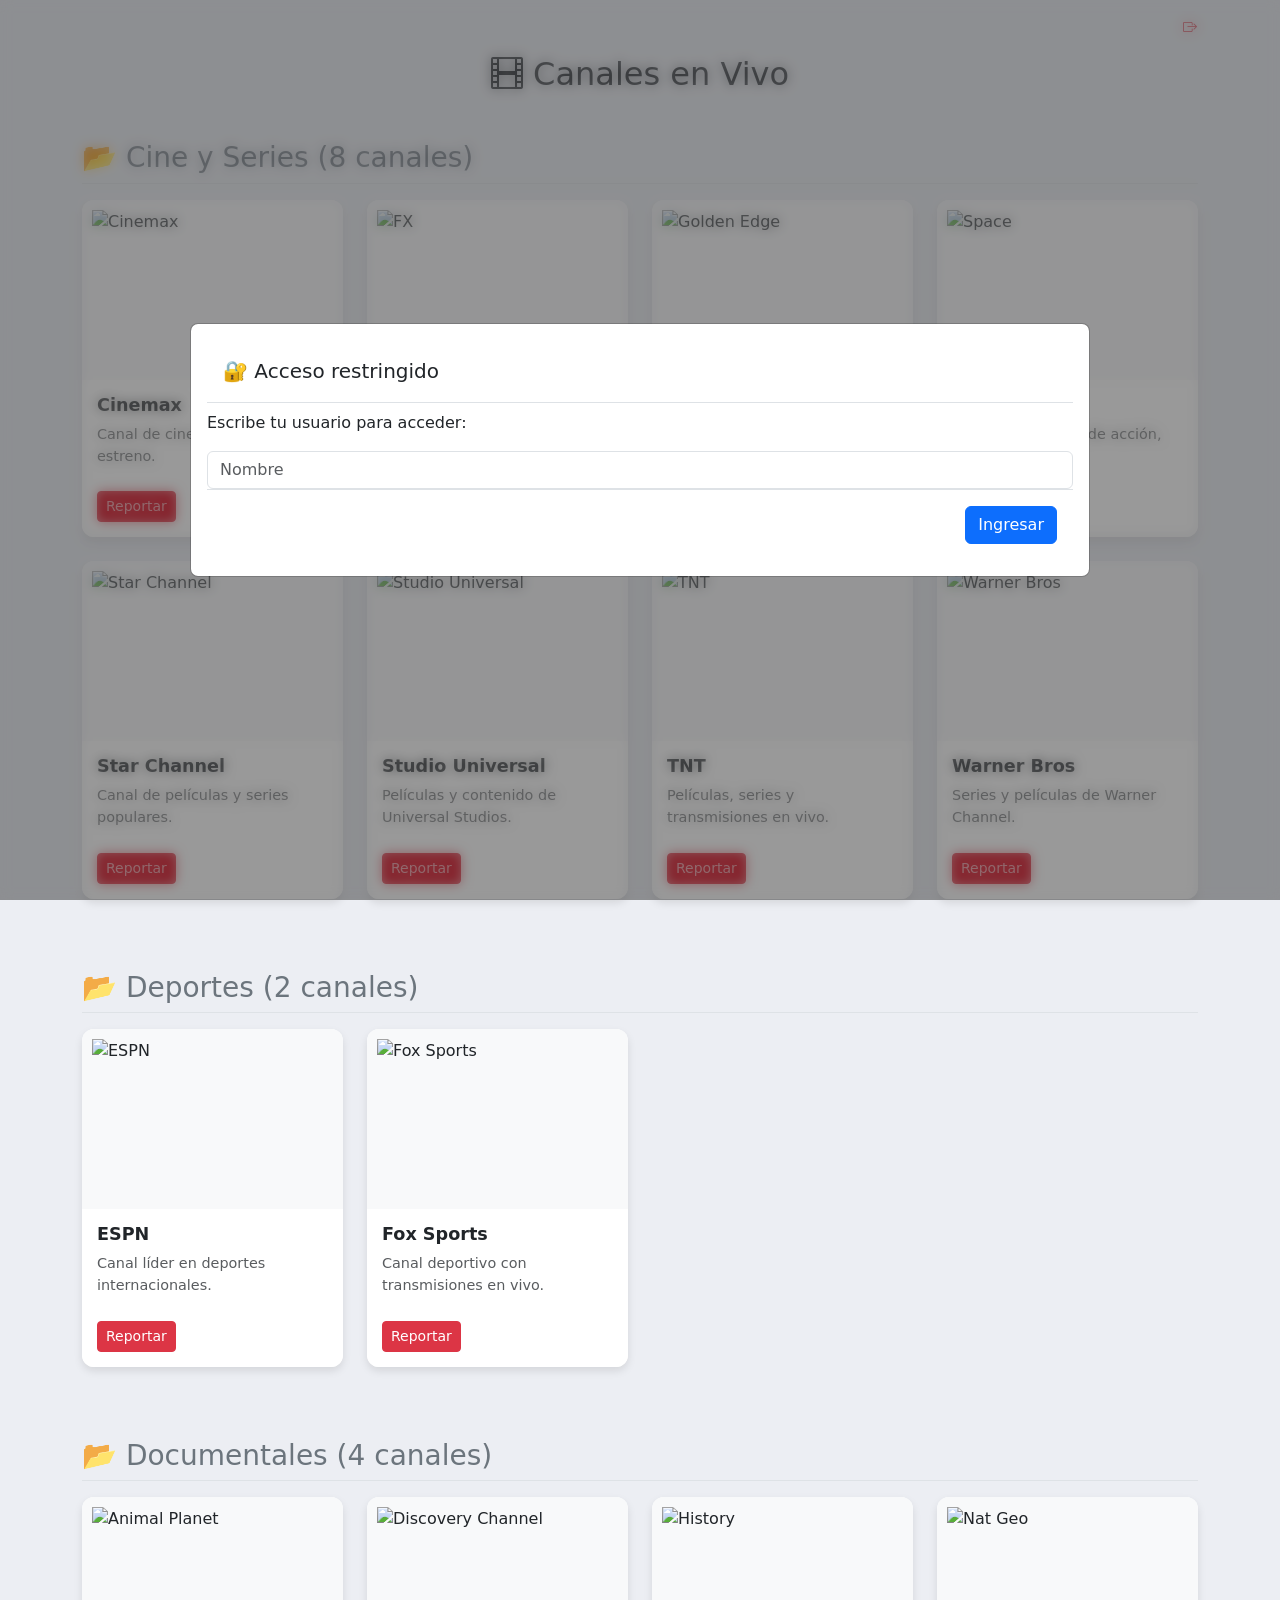
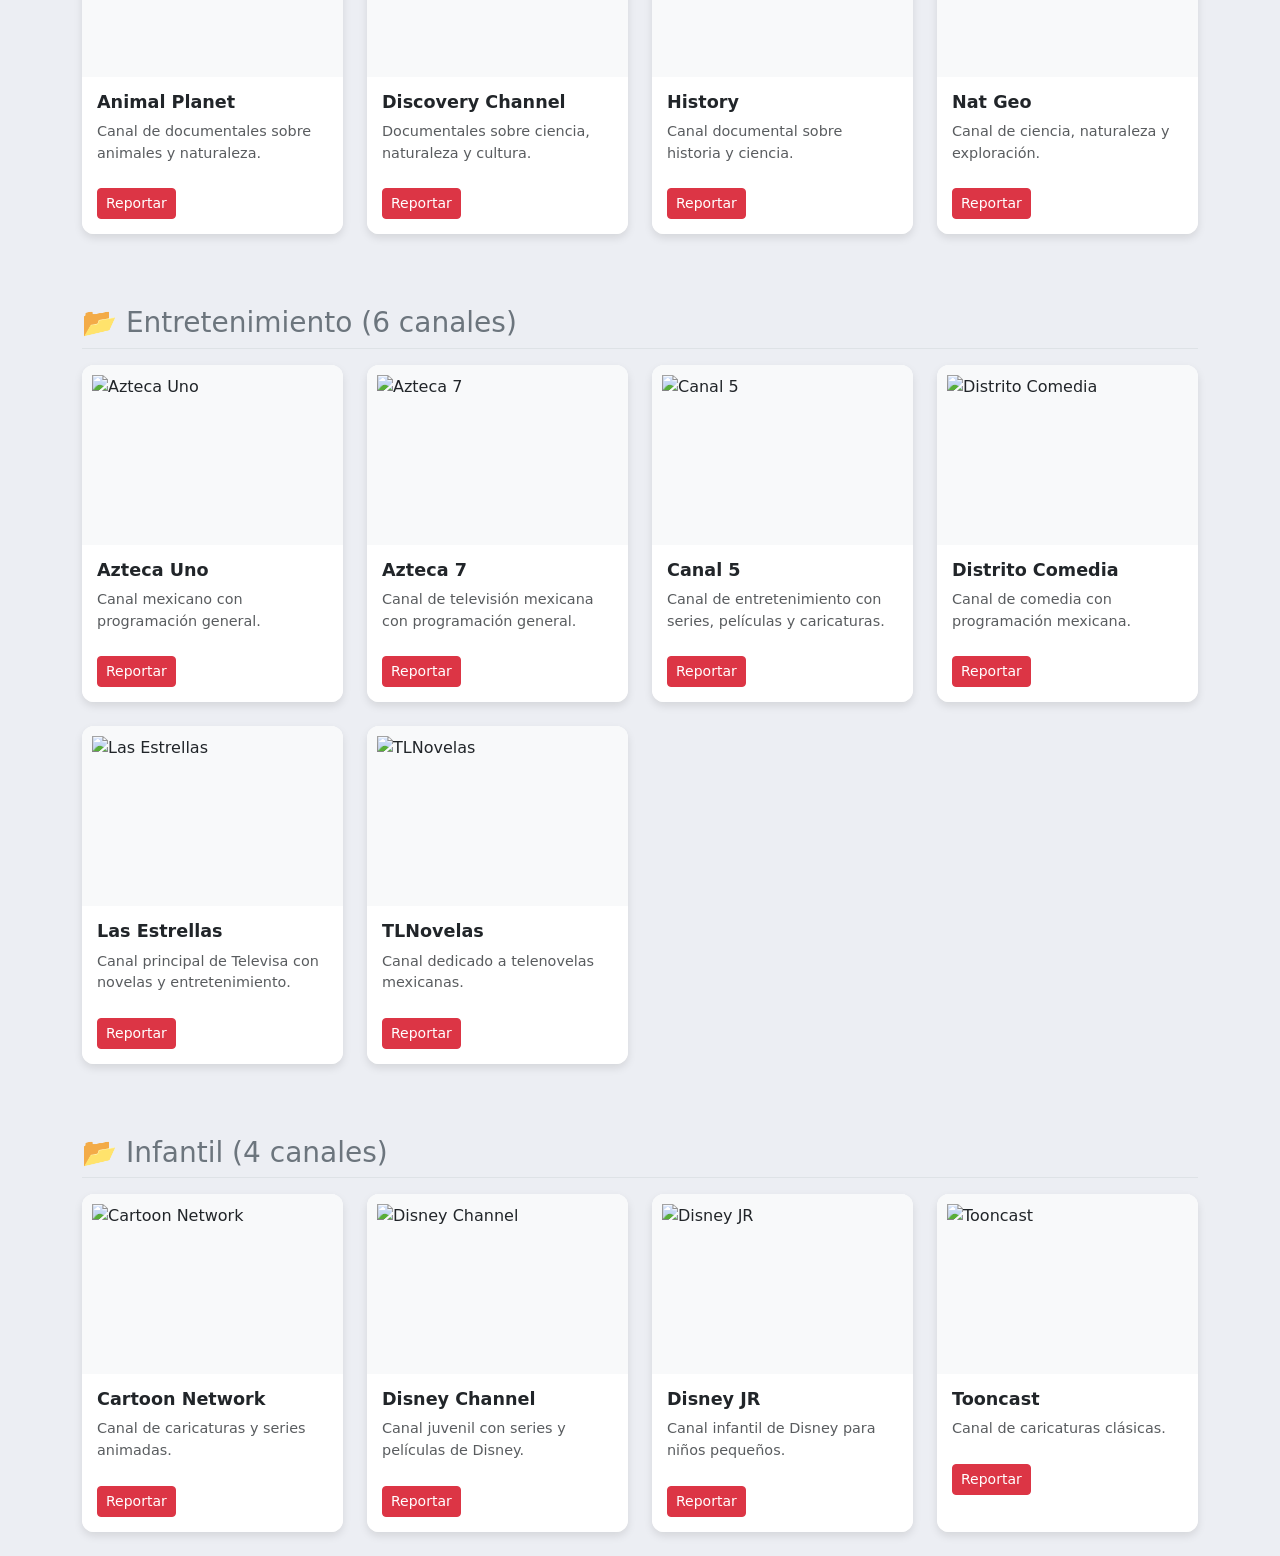
==== commit f16f499a: "Se limpia el index" ====
--- a/index.html
+++ b/index.html
@@ -8,88 +8,11 @@
   <!-- Bootstrap CSS -->
   <link href="https://cdn.jsdelivr.net/npm/bootstrap@5.3.3/dist/css/bootstrap.min.css" rel="stylesheet">
   <link rel="stylesheet" href="https://cdn.jsdelivr.net/npm/bootstrap-icons@1.13.1/font/bootstrap-icons.min.css">
-  <link rel="manifest" href="manifest.json">
+  <link rel="stylesheet" href="styles/cards.css">
+  <link rel="stylesheet" href="styles/modal.css">
+  <!-- <link rel="manifest" href="manifest.json"> -->
   <meta name="theme-color" content="#007bff">
   <link rel="icon" href="icons/icon-192x192.png">
-
-
-  <style>
-    body {
-      background-color: #eceef3;
-    }
-
-    .card-custom {
-      border: none;
-      border-radius: 12px;
-      overflow: hidden;
-      transition: transform 0.2s ease, box-shadow 0.2s ease;
-      box-shadow: 0 4px 8px rgba(0, 0, 0, 0.1);
-      cursor: pointer;
-      height: 100%;
-    }
-
-    .card-custom:hover {
-      transform: translateY(-5px);
-      box-shadow: 0 6px 12px rgba(0, 0, 0, 0.15);
-    }
-
-    .card-custom img {
-      height: 180px;
-      width: 100%;
-      object-fit: contain;
-      background-color: #f8f9fa;
-      /* Fondo para que no se vea vacío */
-      padding: 10px;
-    }
-
-    .card-body {
-      padding: 15px;
-      background-color: #fff;
-    }
-
-    .card-title {
-      font-size: 1.1rem;
-      font-weight: 600;
-      margin-bottom: 0.5rem;
-    }
-
-    .card-text {
-      font-size: 0.9rem;
-      color: #6c757d;
-    }
-
-    .modal-backdrop.show {
-      background-color: rgba(0, 0, 0, 0.8);
-      /* oscurece más */
-      backdrop-filter: blur(6px);
-      /* efecto borroso */
-      -webkit-backdrop-filter: blur(6px);
-      /* compatibilidad Safari */
-    }
-
-    .modal-dialog {
-      max-width: 900px;
-    }
-
-    .modal-body {
-      padding: 0;
-    }
-
-    .video-iframe {
-      width: 100%;
-      height: 500px;
-      border: none;
-    }
-
-    #accessModal input:focus {
-      border-color: #007bff;
-      box-shadow: 0 0 0 0.25rem rgba(0, 123, 255, 0.25);
-    }
-  </style>
-  <!-- Firebase SDK v8 para compatibilidad sin modules -->
-  <script src="https://www.gstatic.com/firebasejs/8.10.1/firebase-app.js"></script>
-  <script src="https://www.gstatic.com/firebasejs/8.10.1/firebase-database.js"></script>
-  <!-- Se corrigió a Firebase v8 para que 'firebase' esté definido -->
 </head>
 
 <body>
@@ -98,37 +21,40 @@
     <!-- Seccion de usuario identificado -->
     <div id="user-info" class="d-flex justify-content-end align-items-center gap-2 mb-3" style="display: none;">
       <span id="nombre-usuario" class="text-success fw-semibold"></span>
-      <button onclick="cerrarSesion()" class="btn btn-sm text-danger p-0" title="Cerrar sesión">
+      <button onclick="cerrarSesion();" class="btn btn-sm text-danger p-0" title="Cerrar sesión">
         <span class="bi bi-box-arrow-right"></span>
       </button>
     </div>
-
-    <h2 class="text-center mb-5">🎥 Canales en Vivo</h2>
+    <!-- Sección de encabezado -->
+    <h2 class="text-center mb-5">
+      <span class="bi bi-film"></span> Canales en Vivo
+    </h2>
     <button id="installBtn" class="btn btn-primary" style="display: none;">
-      📲 Instalar App
+      <span class="bi bi-phone"></span> Instalar App
     </button>
+    <!-- Contenedor de tarjetas -->
     <div id="card-container">
       <!-- Secciones con encabezados y filas se generarán aquí -->
     </div>
   </div>
 
   <!-- Modal de video -->
-  <div class="modal fade" id="videoModal" data-bs-backdrop="static" data-bs-keyboard="false" tabindex="-1" aria-labelledby="videoModalLabel" aria-hidden="true">
-  <div class="modal-dialog modal-dialog-centered modal-xl">
-    <div class="modal-content">
-      <div class="modal-header">
-        <h5 class="modal-title" id="videoModalLabel">Video en Vivo</h5>
-        <button type="button" class="btn-close" data-bs-dismiss="modal" aria-label="Cerrar"></button>
-      </div>
-      <div class="modal-body position-relative">
-        <iframe id="videoFrame" class="video-iframe" src="about:blank" width="100%" height="500" frameborder="0" scrolling="no"
-          allowfullscreen sandbox="allow-same-origin allow-scripts allow-presentation">
-        </iframe>
+  <div class="modal fade" id="videoModal" data-bs-backdrop="static" data-bs-keyboard="false" tabindex="-1"
+    aria-labelledby="videoModalLabel" aria-hidden="true">
+    <div class="modal-dialog modal-dialog-centered modal-xl">
+      <div class="modal-content">
+        <div class="modal-header">
+          <h5 class="modal-title" id="videoModalLabel">Video en Vivo</h5>
+          <button type="button" class="btn-close" data-bs-dismiss="modal" aria-label="Cerrar"></button>
+        </div>
+        <div class="modal-body position-relative">
+          <iframe id="videoFrame" src="javascript:void(0);" class="video-iframe" width="100%" height="500"
+            frameborder="0" scrolling="no" allowfullscreen sandbox="allow-same-origin allow-scripts allow-presentation">
+          </iframe>
+        </div>
       </div>
     </div>
   </div>
-</div>
-
 
   <!-- Modal de acceso -->
   <div class="modal fade" id="accessModal" tabindex="-1" aria-labelledby="accessModalLabel" aria-hidden="true"
@@ -150,495 +76,31 @@
     </div>
   </div>
 
-
   <!-- Bootstrap JS -->
   <script src="https://cdn.jsdelivr.net/npm/bootstrap@5.3.3/dist/js/bootstrap.bundle.min.js"></script>
-
-  <script>
-
-    if ('serviceWorker' in navigator) {
-      window.addEventListener('load', () => {
-        navigator.serviceWorker.register('service-worker.js')
-          .then(reg => console.log('Service Worker registrado:', reg.scope))
-          .catch(err => console.error('Error SW:', err));
-      });
-    }
-
-    let deferredPrompt;
-
-    window.addEventListener('beforeinstallprompt', (e) => {
-      // Previene que el navegador muestre el prompt automáticamente
-      e.preventDefault();
-      deferredPrompt = e;
-
-      // Muestra el botón de instalación
-      const installBtn = document.getElementById('installBtn');
-      installBtn.style.display = 'inline-block';
-
-      installBtn.addEventListener('click', () => {
-        // Mostrar el prompt de instalación
-        deferredPrompt.prompt();
-
-        // Esperar la elección del usuario
-        deferredPrompt.userChoice.then(choiceResult => {
-          if (choiceResult.outcome === 'accepted') {
-            console.log('👍 Usuario aceptó la instalación');
-            installBtn.style.display = 'none'; // Ocultar el botón después
-          } else {
-            console.log('👎 Usuario canceló la instalación');
-          }
-          deferredPrompt = null;
-        });
-      });
-    });
-
-    // Evita mostrar el botón si ya está instalada
-    window.addEventListener('appinstalled', () => {
-      console.log('✅ App instalada');
-      document.getElementById('installBtn').style.display = 'none';
-    });
-
-    // 🎬 Datos de los videos
-    const videos = [
-      {
-        id: 1,
-        titulo: "Animal Planet",
-        descripcion: "Canal de documentales sobre animales y naturaleza.",
-        url: "https://embed.saohgdasregions.fun/embed/animalplanet.html",
-        img: "https://upload.wikimedia.org/wikipedia/commons/3/3e/Animal_Planet.png",
-        clasificacion: "Documentales"
-      },
-      {
-        id: 2,
-        titulo: "Discovery Channel",
-        descripcion: "Documentales sobre ciencia, naturaleza y cultura.",
-        url: "https://embed.saohgdasregions.fun/embed/discoverychannel.html",
-        img: "https://images.seeklogo.com/logo-png/4/1/discovery-channel-logo-png_seeklogo-41901.png",
-        clasificacion: "Documentales"
-      },
-      {
-        id: 3,
-        titulo: "History",
-        descripcion: "Canal documental sobre historia y ciencia.",
-        url: "https://embed.saohgdasregions.fun/embed/history.html",
-        img: "https://images.seeklogo.com/logo-png/22/1/the-history-channel-logo-png_seeklogo-222414.png",
-        clasificacion: "Documentales"
-      },
-      {
-        id: 4,
-        titulo: "Nat Geo",
-        descripcion: "Canal de ciencia, naturaleza y exploración.",
-        url: "https://embed.saohgdasregions.fun/embed/natgeo.html",
-        img: "https://thumbs.dreamstime.com/b/national-geographic-channel-logo-vector-format-available-illustrator-ai-national-geographic-channel-logo-148310928.jpg",
-        clasificacion: "Documentales"
-      },
-      {
-        id: 5,
-        titulo: "Azteca Uno",
-        descripcion: "Canal mexicano con programación general.",
-        url: "https://embed.saohgdasregions.fun/embed/aztecauno.html",
-        img: "https://images.seeklogo.com/logo-png/43/2/azteca-uno-logo-png_seeklogo-430704.png",
-        clasificacion: "Entretenimiento"
-      },
-      {
-        id: 6,
-        titulo: "Azteca 7",
-        descripcion: "Canal de televisión mexicana con programación general.",
-        url: "https://embed.saohgdasregions.fun/embed/azteca7.html",
-        img: "https://www.mundoprotegido.com/wp-content/uploads/2023/03/como-ver-azteca-7-en-vivo.png",
-        clasificacion: "Entretenimiento"
-      },
-      {
-        id: 7,
-        titulo: "Canal 5",
-        descripcion: "Canal de entretenimiento con series, películas y caricaturas.",
-        url: "https://embed.saohgdasregions.fun/embed/canal5.html",
-        img: "https://upload.wikimedia.org/wikipedia/commons/0/07/Logotipo-Canal-5-M%C3%A9xico.png",
-        clasificacion: "Entretenimiento"
-      },
-      {
-        id: 8,
-        titulo: "Distrito Comedia",
-        descripcion: "Canal de comedia con programación mexicana.",
-        url: "https://embed.saohgdasregions.fun/embed/distritocomedia.html",
-        img: "https://upload.wikimedia.org/wikipedia/commons/0/09/Logo_Distrito_Comedia.png",
-        clasificacion: "Entretenimiento"
-      },
-      {
-        id: 9,
-        titulo: "Las Estrellas",
-        descripcion: "Canal principal de Televisa con novelas y entretenimiento.",
-        url: "https://embed.saohgdasregions.fun/embed/lasestrellas.html",
-        img: "https://upload.wikimedia.org/wikipedia/commons/4/4f/Las_Estrellas_logo_%282016%29.png",
-        clasificacion: "Entretenimiento"
-      },
-      {
-        id: 10,
-        titulo: "TLNovelas",
-        descripcion: "Canal dedicado a telenovelas mexicanas.",
-        url: "https://embed.saohgdasregions.fun/embed/tlnovelas.html",
-        img: "https://cdn.mitvstatic.com/channels/mx_tlnovelas_m.png",
-        clasificacion: "Entretenimiento"
-      },
-      {
-        id: 11,
-        titulo: "Cartoon Network",
-        descripcion: "Canal de caricaturas y series animadas.",
-        url: "https://embed.saohgdasregions.fun/embed/cartoonnetwork.html",
-        img: "https://upload.wikimedia.org/wikipedia/commons/f/fe/CARTOON_NETWORK_logo.png",
-        clasificacion: "Infantil"
-      },
-      {
-        id: 12,
-        titulo: "Disney Channel",
-        descripcion: "Canal juvenil con series y películas de Disney.",
-        url: "https://embed.saohgdasregions.fun/embed/disneychannel.html",
-        img: "https://cdn.mitvstatic.com/channels/cl_disney-channel_m.png",
-        clasificacion: "Infantil"
-      },
-      {
-        id: 13,
-        titulo: "Disney JR",
-        descripcion: "Canal infantil de Disney para niños pequeños.",
-        url: "https://embed.saohgdasregions.fun/embed/disneyjr.html",
-        img: "https://encrypted-tbn0.gstatic.com/images?q=tbn:ANd9GcTZWyVcgbta5_RL2K2EPgrPiK-DrW7icmSCNQ&s",
-        clasificacion: "Infantil"
-      },
-      {
-        id: 14,
-        titulo: "Tooncast",
-        descripcion: "Canal de caricaturas clásicas.",
-        url: "https://embed.saohgdasregions.fun/embed/tooncast.html",
-        img: "https://upload.wikimedia.org/wikipedia/commons/6/66/Tooncast.png",
-        clasificacion: "Infantil"
-      },
-      {
-        id: 15,
-        titulo: "ESPN",
-        descripcion: "Canal líder en deportes internacionales.",
-        url: "https://embed.saohgdasregions.fun/embed/espnmexico.html",
-        img: "https://pbs.twimg.com/profile_images/856564125455065089/MAJ4Buek_400x400.jpg",
-        clasificacion: "Deportes"
-      },
-      {
-        id: 16,
-        titulo: "Fox Sports",
-        descripcion: "Canal deportivo con transmisiones en vivo.",
-        url: "https://embed.saohgdasregions.fun/embed/foxsportsmexico.html",
-        img: "https://upload.wikimedia.org/wikipedia/commons/b/b8/Fox_Sports_M%C3%A9xico_Logo_2022.png",
-        clasificacion: "Deportes"
-      },
-      {
-        id: 17,
-        titulo: "Cinemax",
-        descripcion: "Canal de cine con películas de estreno.",
-        url: "https://embed.saohgdasregions.fun/embed/cinemax.html",
-        img: "https://download.logo.wine/logo/Cinemax/Cinemax-Logo.wine.png",
-        clasificacion: "Cine y Series"
-      },
-      {
-        id: 18,
-        titulo: "FX",
-        descripcion: "Canal de series y películas para adultos.",
-        url: "https://embed.saohgdasregions.fun/embed/fx.html",
-        img: "https://images.seeklogo.com/logo-png/30/2/fx-tv-channel-logo-png_seeklogo-307536.png",
-        clasificacion: "Cine y Series"
-      },
-      {
-        id: 19,
-        titulo: "Golden Edge",
-        descripcion: "Canal de películas de acción y suspenso.",
-        url: "https://embed.saohgdasregions.fun/embed/goldenedge.html",
-        img: "https://upload.wikimedia.org/wikipedia/commons/3/32/Golden_Edge_Logo.png",
-        clasificacion: "Cine y Series"
-      },
-      {
-        id: 20,
-        titulo: "Space",
-        descripcion: "Canal de películas de acción, terror y suspenso.",
-        url: "https://embed.saohgdasregions.fun/embed/space.html",
-        img: "https://logos-world.net/wp-content/uploads/2023/03/Space-Logo.png",
-        clasificacion: "Cine y Series"
-      },
-      {
-        id: 21,
-        titulo: "Star Channel",
-        descripcion: "Canal de películas y series populares.",
-        url: "https://embed.saohgdasregions.fun/embed/starchannel.html",
-        img: "https://images.seeklogo.com/logo-png/40/2/star-channel-logo-png_seeklogo-403871.png",
-        clasificacion: "Cine y Series"
-      },
-      {
-        id: 22,
-        titulo: "Studio Universal",
-        descripcion: "Películas y contenido de Universal Studios.",
-        url: "https://embed.saohgdasregions.fun/embed/studiouniversal.html",
-        img: "https://cdn.mitvstatic.com/channels/fd8cde27-1fa8-46f4-a2ff-96436bbe6912_m.jpg",
-        clasificacion: "Cine y Series"
-      },
-      {
-        id: 23,
-        titulo: "TNT",
-        descripcion: "Películas, series y transmisiones en vivo.",
-        url: "https://embed.saohgdasregions.fun/embed/tnt.html",
-        img: "https://upload.wikimedia.org/wikipedia/commons/6/68/Logo_TNT_Series.png",
-        clasificacion: "Cine y Series"
-      },
-      {
-        id: 24,
-        titulo: "Warner Bros",
-        descripcion: "Series y películas de Warner Channel.",
-        url: "https://embed.saohgdasregions.fun/embed/warnerchannel.html",
-        img: "https://upload.wikimedia.org/wikipedia/commons/thumb/5/5e/Warner2018LA.png/250px-Warner2018LA.png",
-        clasificacion: "Cine y Series"
-      }
-    ];
-
-    const container = document.getElementById("card-container");
-    const videoFrame = document.getElementById("videoFrame");
-    const videoModal = new bootstrap.Modal(document.getElementById('videoModal'));
-
-    // 1. Agrupar por clasificación
-    const clasificaciones = {};
-
-    videos.forEach(video => {
-      if (!clasificaciones[video.clasificacion]) {
-        clasificaciones[video.clasificacion] = [];
-      }
-      clasificaciones[video.clasificacion].push(video);
-    });
-
-    // 2. Renderizar secciones
-    Object.keys(clasificaciones).sort().forEach(clasificacion => {
-      // Crear título de la sección
-      const sectionTitle = document.createElement("h3");
-      sectionTitle.className = "mt-5 mb-3 text-secondary border-bottom pb-2";
-      sectionTitle.textContent = `📂 ${clasificacion} (${clasificaciones[clasificacion].length} canales)`;
-      container.appendChild(sectionTitle);
-
-      // Crear fila de cards
-      const row = document.createElement("div");
-      row.className = "row";
-
-      clasificaciones[clasificacion].forEach(video => {
-        const col = document.createElement("div");
-        col.className = "col-sm-6 col-md-4 col-lg-3 mb-4";
-
-        col.innerHTML = `
-  <div class="card card-custom h-100" onclick="abrirModal('${video.url}', '${video.titulo}')">
-    <img src="${video.img}" class="card-img-top" alt="${video.titulo}">
-    <div class="card-body">
-      <h5 class="card-title">${video.titulo}</h5>
-      <p class="card-text text-muted">${video.descripcion}</p>
-      <button class="btn btn-sm btn-danger mt-2" onclick="reportarCanal(event, '${video.titulo}')">Reportar</button>
-    </div>
-  </div>
-`;
-
-        row.appendChild(col);
-      });
-
-      container.appendChild(row);
-    });
-
-    // Abrir modal con video
-    function abrirModal(url, titulo) {
-      document.getElementById("videoModalLabel").textContent = titulo;
-      videoFrame.src = url + "?autoplay=1"; // autoplay opcional
-      videoModal.show();
-    }
-
-    // Limpiar el iframe al cerrar el modal
-    document.getElementById('videoModal').addEventListener('hidden.bs.modal', () => {
-      videoFrame.src = "";
-    });
-
-    // Reportar canal por medio de whatsapp
-    function reportarCanal(event, canal) {
-      event.stopPropagation();
-
-      const numero = '5219811241628'; // Tu número con LADA para WhatsApp
-      const mensaje = encodeURIComponent(`🛑 Quiero reportar el canal: ${canal}`);
-      const enlace = `https://wa.me/${numero}?text=${mensaje}`;
-
-      window.open(enlace, '_blank');
-    }
-
-  </script>
-  <script>
-    // Se le pone el día siguiente de su expiración por ejemplo 
-    // El usuario GuillermoCahuich expira solo puede entrar hasta el 31 de agosto
-    // Su expiración debe ser el 1 de septiembre
-    // ✅ Lista de usuarios permitidos
-    const usuariosPermitidos = [
-      { nombre: "GuillermoCahuich", expira: "2100-01-01" },
-      { nombre: "EdilbertoMartinez", expira: "2025-08-15" },
-      { nombre: "IlseArceo", expira: "2100-01-01" },
-      { nombre: "Agosto11", expira: "2025-08-12" },
-      { nombre: "Agosto12", expira: "2025-08-13" },
-      { nombre: "Agosto13", expira: "2025-08-14" },
-      { nombre: "Agosto14", expira: "2025-08-15" },
-      { nombre: "Agosto15", expira: "2025-08-16" },
-      { nombre: "Agosto16", expira: "2025-08-17" },
-      { nombre: "Agosto17", expira: "2025-08-18" },
-      { nombre: "Agosto18", expira: "2025-08-19" },
-      { nombre: "Agosto19", expira: "2025-08-20" },
-      { nombre: "Agosto20", expira: "2025-08-21" },
-      { nombre: "PruebasSeptiembre", expira: "2025-09-01" }
-    ];
-
-    // ✅ Firebase Config
-    const firebaseConfig = {
-      apiKey: "AIzaSyAFLwKrplfCUQ4CEOPECEsvz3l9wCcu1LQ",
-      authDomain: "memorias-familia.firebaseapp.com",
-      projectId: "memorias-familia",
-      storageBucket: "memorias-familia.appspot.com",
-      messagingSenderId: "1031674093779",
-      appId: "1:1031674093779:web:a5767556435cf15e763426"
-    };
-
-    // ✅ Inicializar Firebase
-    firebase.initializeApp(firebaseConfig);
-    const db = firebase.database();
-    window.addEventListener('DOMContentLoaded', () => {
-      const modalElement = document.getElementById('accessModal');
-      const modal = new bootstrap.Modal(modalElement);
-      const input = document.getElementById('userInput');
-      const errorMsg = document.getElementById('errorMsg');
-      const userInfo = document.getElementById('user-info');
-      const nombreUsuarioSpan = document.getElementById('nombre-usuario');
-      const hoy = new Date().toISOString().split("T")[0];
-
-      // ✅ Función para mostrar el usuario identificado
-      const mostrarUsuario = (nombre) => {
-        nombreUsuarioSpan.textContent = `👤 ${nombre}`;
-        userInfo.style.display = "flex";
-      };
-
-      // ✅ Verificar sesión local
-      const sesionGuardada = JSON.parse(localStorage.getItem("usuarioPermitido"));
-      if (sesionGuardada) {
-        const userObj = usuariosPermitidos.find(u => u.nombre.toUpperCase() === sesionGuardada.nombre.toUpperCase());
-        if (userObj && hoy <= userObj.expira) {
-          mostrarUsuario(userObj.nombre);
-          return;
-        } else {
-          localStorage.removeItem("usuarioPermitido");
-        }
-      }
-
-      // ✅ Mostrar modal si no tiene sesión
-      modal.show();
-
-      const validar = () => {
-        const valor = input.value.trim();
-        if(!valor)
-        {
-          errorMsg.textContent = "⚠️ Por favor, ingresa un nombre de usuario.";
-          errorMsg.style.display = 'block';
-          return;
-        }
-        else
-        {
-          errorMsg.textContent = "";
-          errorMsg.style.display = 'none';
-        }
-        const userObj = usuariosPermitidos.find(u => u.nombre === valor);
-
-        if (userObj && hoy <= userObj.expira) {
-          const ref = firebase.database().ref("usuarios/" + userObj.nombre.toLowerCase());
-
-          // ✅ Verifica si ya hay una sesión activa en Firebase
-          ref.once("value").then(snapshot => {
-            if (snapshot.exists()) {
-              errorMsg.textContent = "⚠️ Este usuario ya inició sesión en otro dispositivo.";
-              errorMsg.style.display = 'block';
-              // ✅ Enviar correo de sesión duplicada mediante EmailJS
-              enviarCorreoSesionDuplicada(userObj.nombre);
-            } else {
-              // ✅ Registrar sesión en Firebase
-              ref.set({
-                activo: true,
-                timestamp: new Date().toLocaleString()
-              });
-
-              // ✅ Guardar sesión local
-              localStorage.setItem("usuarioPermitido", JSON.stringify({ nombre: userObj.nombre }));
-              mostrarUsuario(userObj.nombre);
-              modal.hide();
-            }
-          }).catch(error => {
-            console.error("Error Firebase:", error);
-            errorMsg.textContent = "❌ Error al conectar con el servidor.";
-            errorMsg.style.display = 'block';
-          });
-
-        } else {
-          errorMsg.textContent = "❌ Usuario no autorizado o acceso expirado";
-          errorMsg.style.display = 'block';
-          enviarCorreoCuentaNoAutorizada(valor);
-        }
-      };
-
-      // ✅ Eventos para botón e input
-      document.getElementById('btnValidar').addEventListener('click', validar);
-      input.addEventListener('keydown', (event) => {
-        if (event.key === 'Enter') validar();
-      });
-    });
-
-    // ✅ Cierre de sesión local y Firebase
-    function cerrarSesion() {
-      const sesion = JSON.parse(localStorage.getItem("usuarioPermitido"));
-      if (sesion) {
-        const nombre = sesion.nombre.toLowerCase();
-        firebase.database().ref("usuarios/" + nombre).remove(); // elimina la sesión en Firebase
-      }
-
-      localStorage.removeItem("usuarioPermitido");
-      location.reload(); // refresca para volver al modal
-    }
-  </script>
-
+  <!-- Firebase SDK v8 para compatibilidad sin modules -->
+  <script src="https://www.gstatic.com/firebasejs/8.10.1/firebase-app.js"></script>
+  <script src="https://www.gstatic.com/firebasejs/8.10.1/firebase-database.js"></script>
+  <!-- EmailJS-->
   <script src="https://cdn.jsdelivr.net/npm/@emailjs/browser@3/dist/email.min.js"></script>
-
-  <script>
-
-    // ✅ Inicializar EmailJS
-    (function () {
-      emailjs.init("w9H4VThWMbzUFi-iJ"); // ⚠️ Reemplaza con tu ID de usuario
-    })();
-
-    // ✅ Enviar correo de sesión duplicada
-    function enviarCorreoSesionDuplicada(usuario) {
-      emailjs.send("service_0uo6jxi", "template_fw2ans4", {
-        usuario: usuario,
-        timestamp: new Date().toLocaleString()
-      })
-        .then(function (response) {
-          console.log("Correo enviado:", response.status);
-        }, function (error) {
-          console.error("Error al enviar correo:", error);
-        });
-    }
-
-    // ✅ Enviar correo de cuenta no autorizada
-    function enviarCorreoCuentaNoAutorizada(usuario) {
-      emailjs.send("service_0uo6jxi", "template_2e7xc2n", {
-        usuario: usuario,
-        timestamp: new Date().toLocaleString()
-      })
-        .then(function (response) {
-          console.log("Correo enviado:", response.status);
-        }, function (error) {
-          console.error("Error al enviar correo:", error);
-        });
-    }
-
-    // TODO Permitir inicio de sesión en más de un dispositivo
-    // TODO Validar canales en base al plan
-  </script>
-
+  <!-- Archivo de configuración Firebase -->
+  <script src="scripts/firebase.js"></script>
+  <!-- Archivo del Service Worker -->
+  <script src="scripts/serviceWorker.js"></script>
+  <!-- Archivos de datos de canales -->
+  <script src="scripts/canalesData.js"></script>
+  <!-- Archivos de datos de usuarios -->
+  <script src="scripts/usuariosData.js"></script>
+  <!-- Archivo de instalación como PWA -->
+  <script src="scripts/instalacion.js"></script>
+  <!-- Archivos de conexión a la red de datos o wifi -->
+  <script src="scripts/conexion.js"></script>
+  <!-- Archivo para manejar la sesión del usuario -->
+  <script src="scripts/sesion.js"></script>
+  <!-- Archivo para cargar los canales en la página -->
+  <script src="scripts/loadCanales.js"></script>
+  <!-- Archivo para manejar el envío de correos electrónicos -->
+  <script src="scripts/emailJS.js"></script>
 
 </body>
 
--- a/styles/cards.css
+++ b/styles/cards.css
@@ -0,0 +1,43 @@
+body {
+    background-color: #eceef3;
+}
+
+.card-custom {
+    border: none;
+    border-radius: 12px;
+    overflow: hidden;
+    transition: transform 0.2s ease, box-shadow 0.2s ease;
+    box-shadow: 0 4px 8px rgba(0, 0, 0, 0.1);
+    cursor: pointer;
+    height: 100%;
+}
+
+.card-custom:hover {
+    transform: translateY(-5px);
+    box-shadow: 0 6px 12px rgba(0, 0, 0, 0.15);
+}
+
+.card-custom img {
+    height: 180px;
+    width: 100%;
+    object-fit: contain;
+    background-color: #f8f9fa;
+    /* Fondo para que no se vea vacío */
+    padding: 10px;
+}
+
+.card-body {
+    padding: 15px;
+    background-color: #fff;
+}
+
+.card-title {
+    font-size: 1.1rem;
+    font-weight: 600;
+    margin-bottom: 0.5rem;
+}
+
+.card-text {
+    font-size: 0.9rem;
+    color: #6c757d;
+}
--- a/styles/modal.css
+++ b/styles/modal.css
@@ -0,0 +1,27 @@
+.modal-backdrop.show {
+    background-color: rgba(0, 0, 0, 0.8);
+    /* oscurece más */
+    backdrop-filter: blur(6px);
+    /* efecto borroso */
+    -webkit-backdrop-filter: blur(6px);
+    /* compatibilidad Safari */
+}
+
+.modal-dialog {
+    max-width: 900px;
+}
+
+.modal-body {
+    padding: 0;
+}
+
+.video-iframe {
+    width: 100%;
+    height: 500px;
+    border: none;
+}
+
+#accessModal input:focus {
+    border-color: #007bff;
+    box-shadow: 0 0 0 0.25rem rgba(0, 123, 255, 0.25);
+}
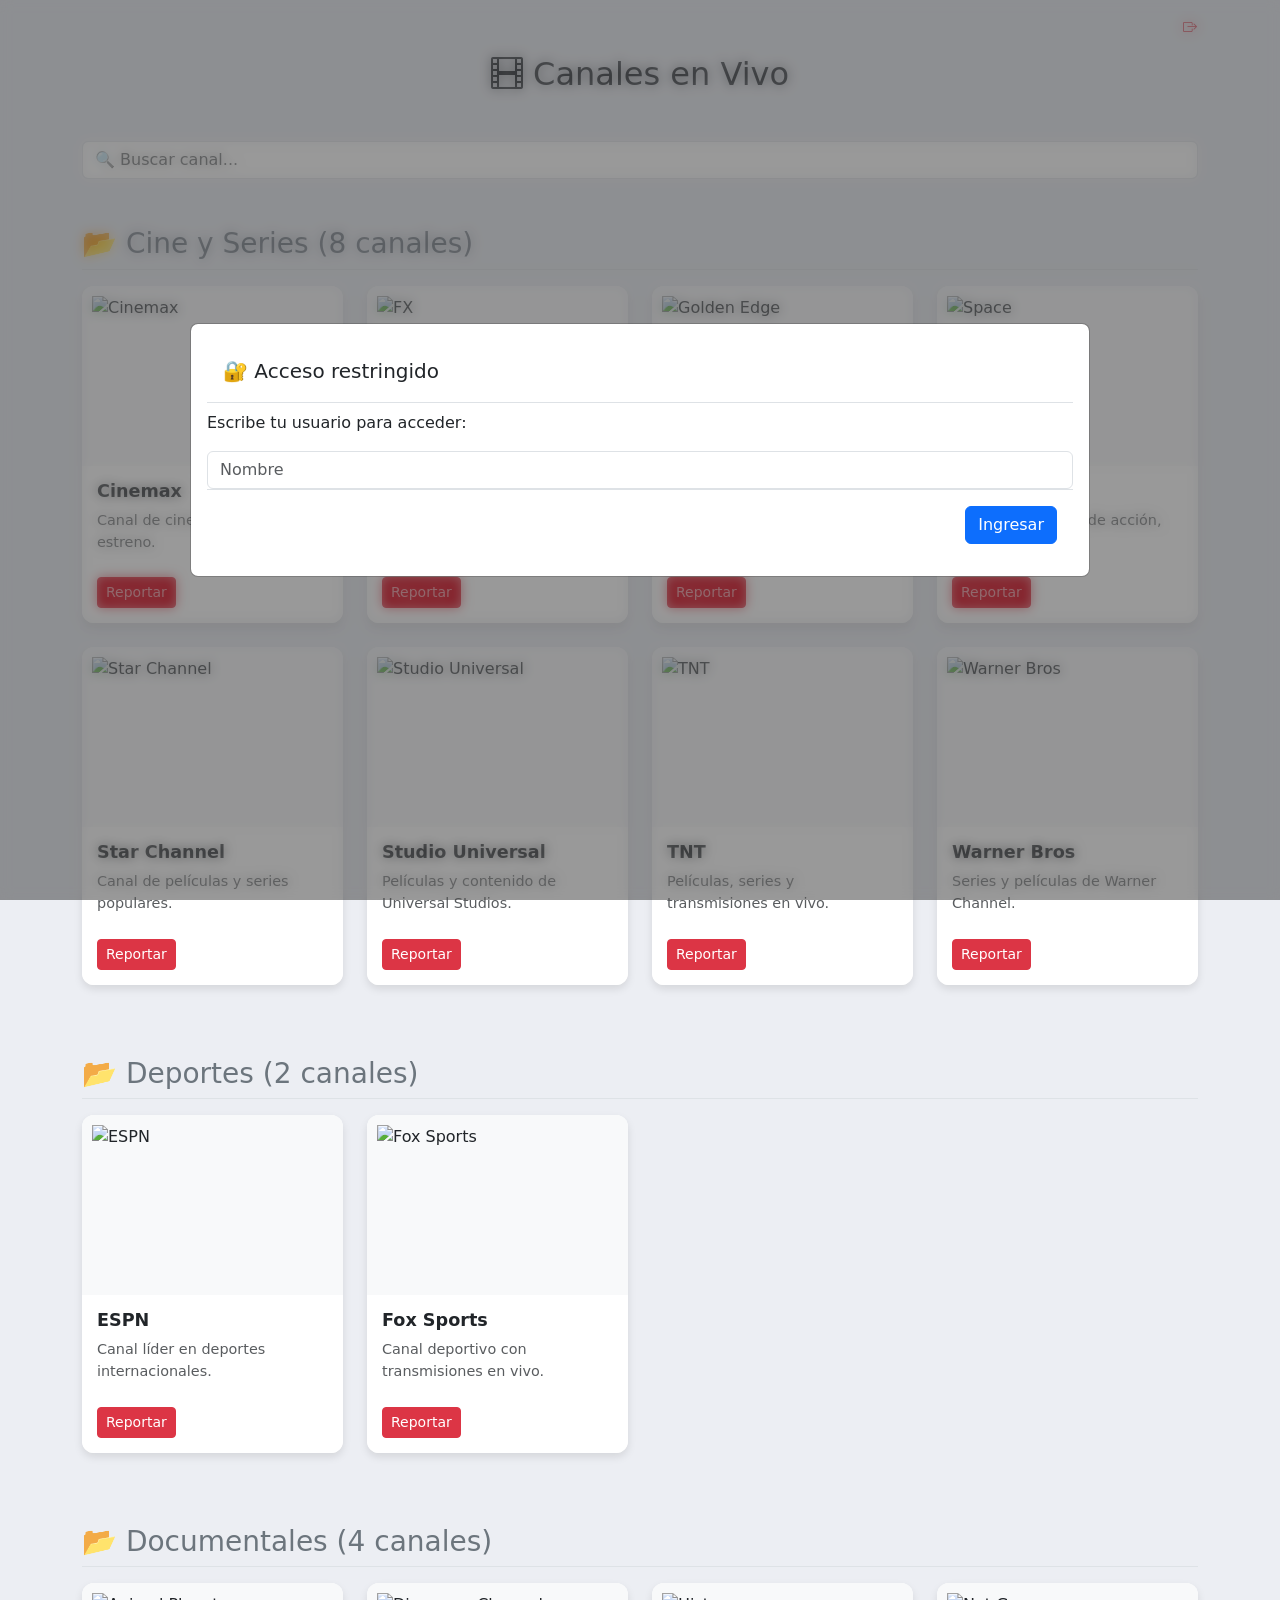
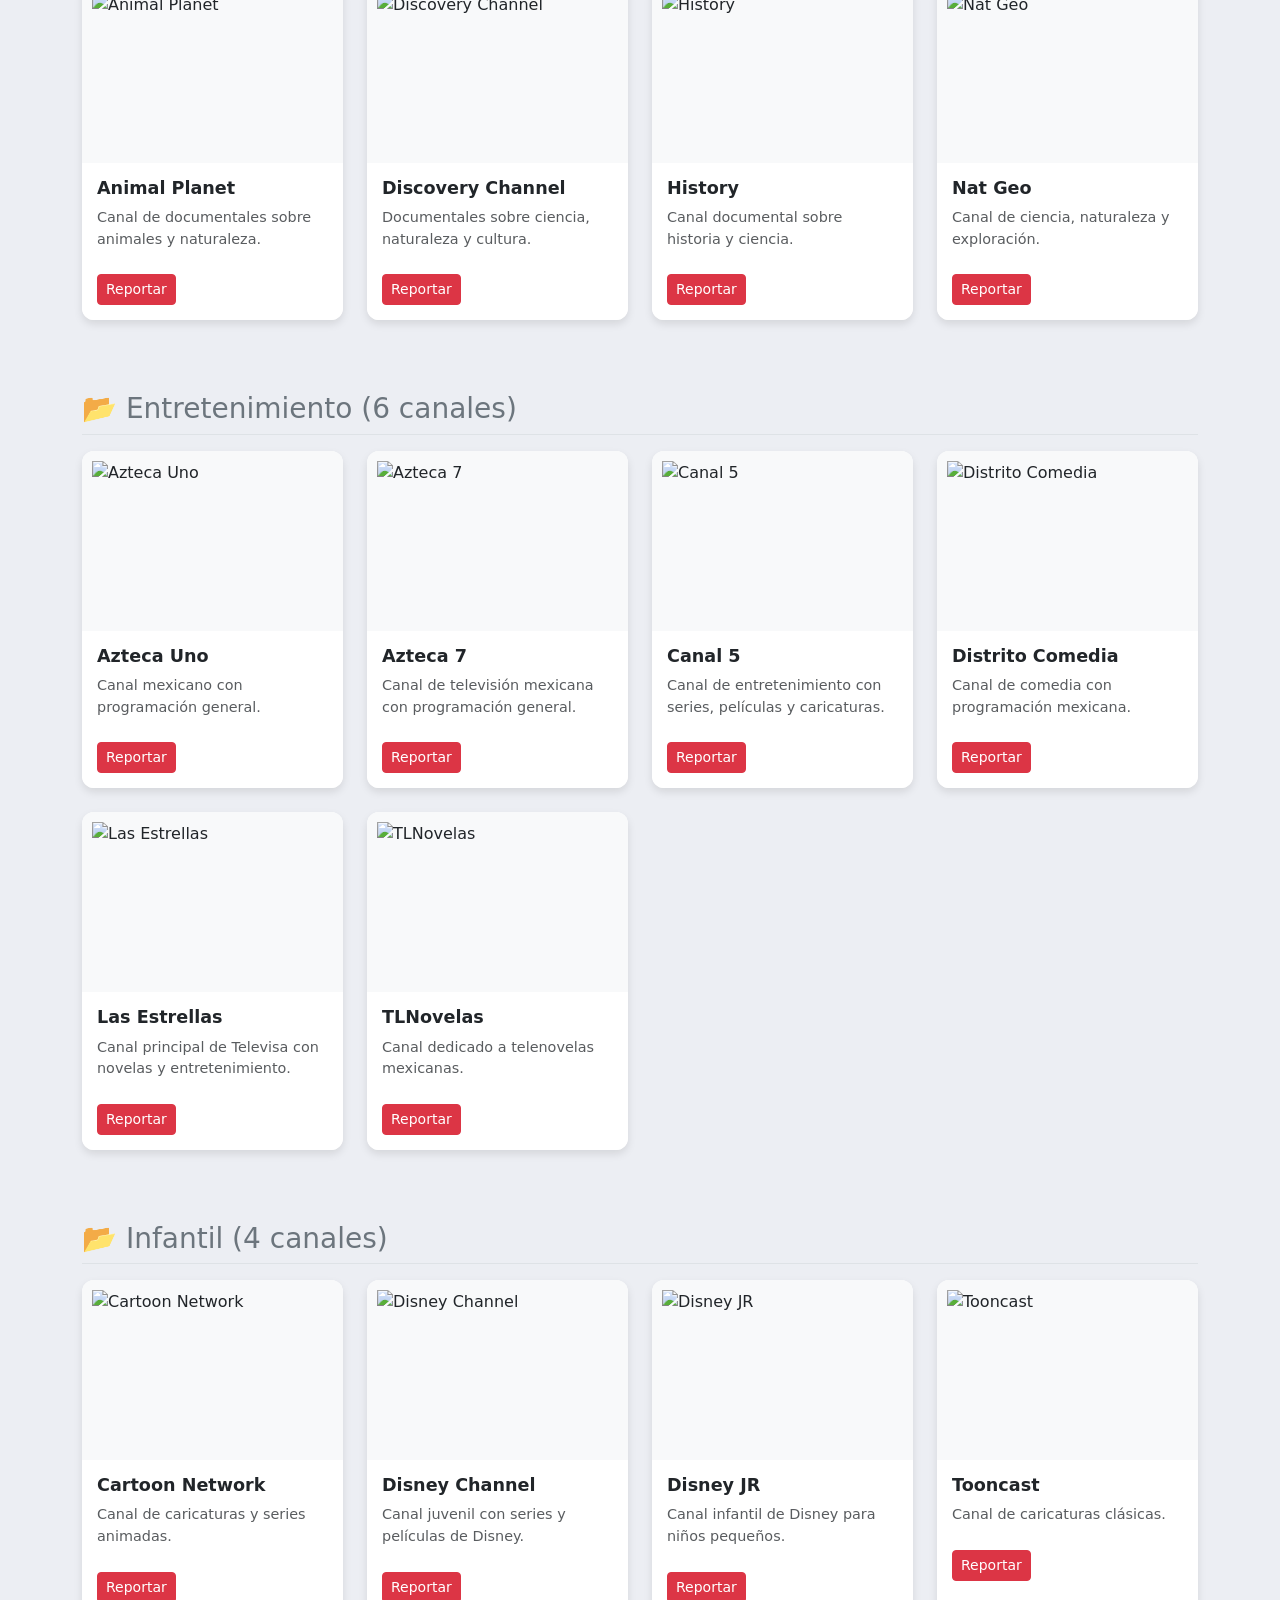
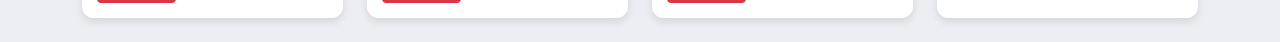
==== commit a0d113cc: "Se agrega un busquedor de canales" ====
--- a/index.html
+++ b/index.html
@@ -29,6 +29,9 @@
     <h2 class="text-center mb-5">
       <span class="bi bi-film"></span> Canales en Vivo
     </h2>
+    <div class="mb-4">
+      <input type="text" id="buscador" class="form-control" placeholder="🔍 Buscar canal..." oninput="renderizarCanalesFiltrados(this.value);">
+    </div>
     <button id="installBtn" class="btn btn-primary" style="display: none;">
       <span class="bi bi-phone"></span> Instalar App
     </button>
